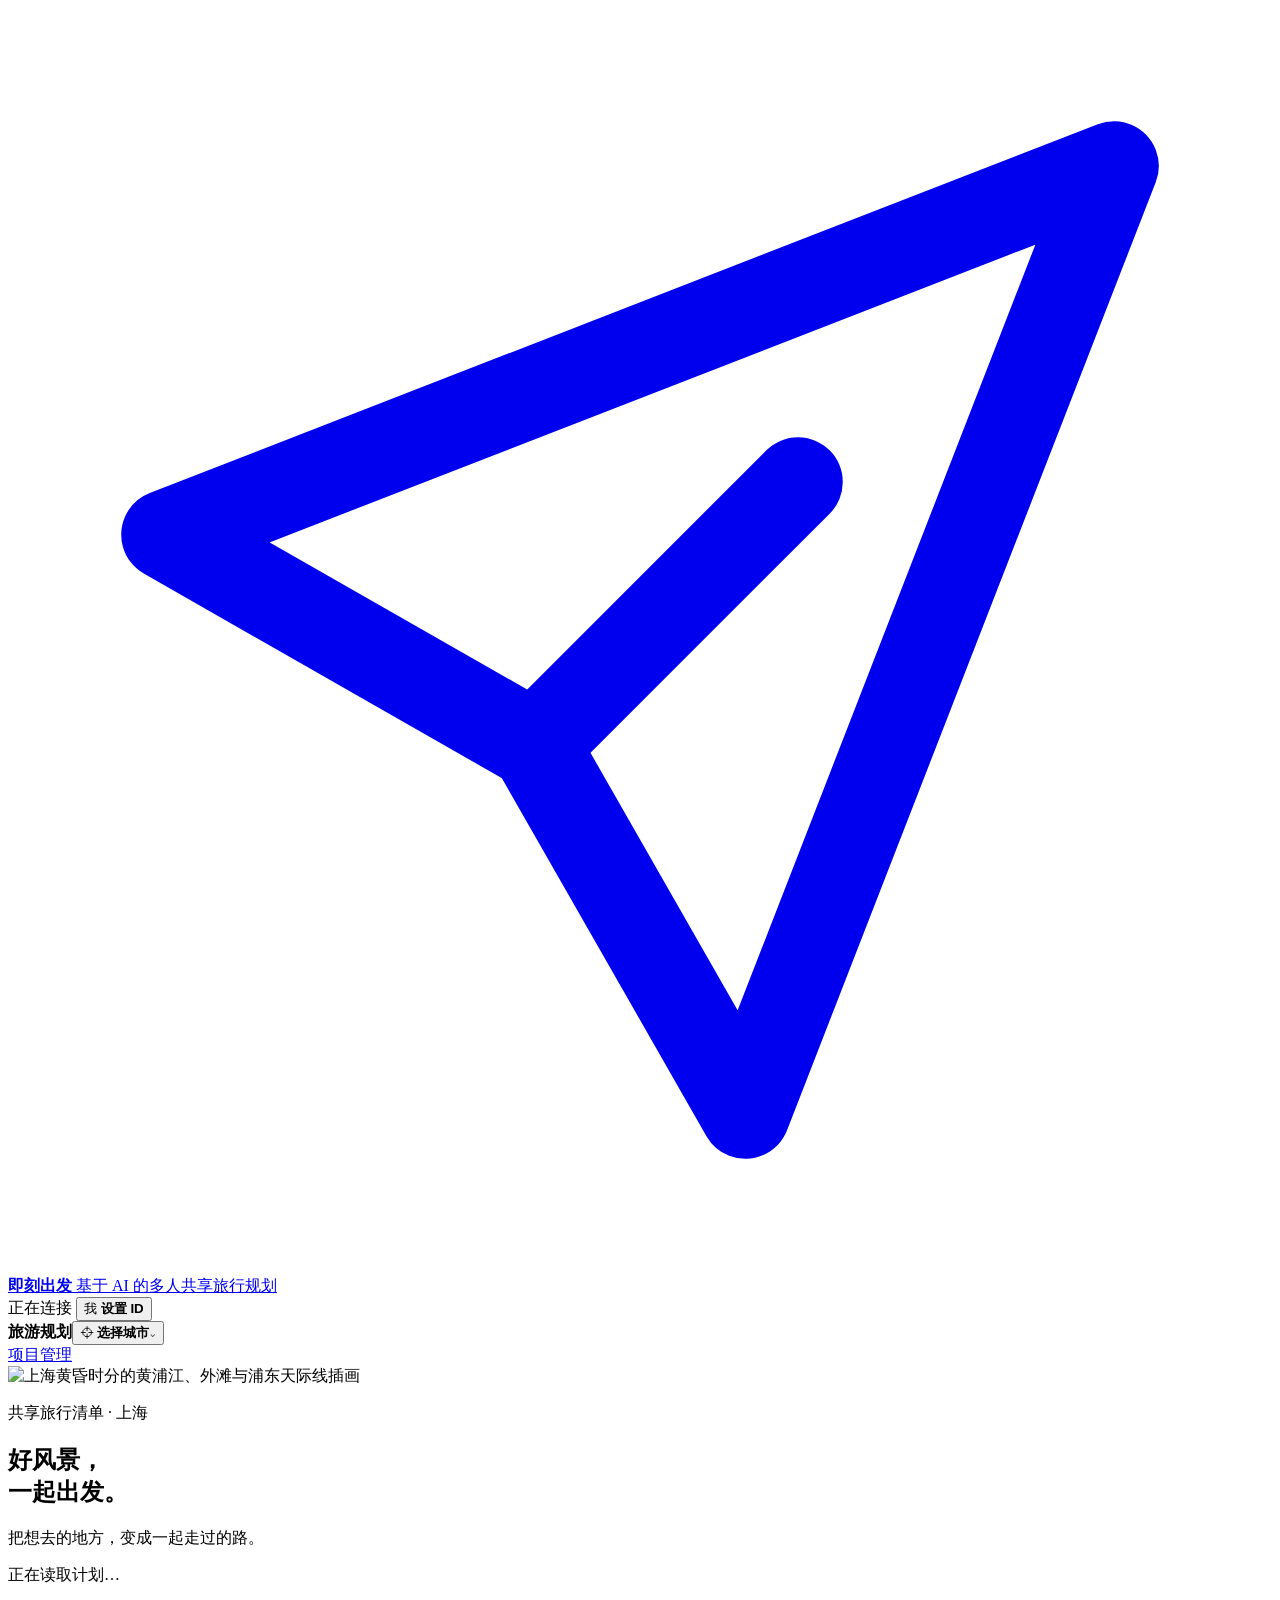
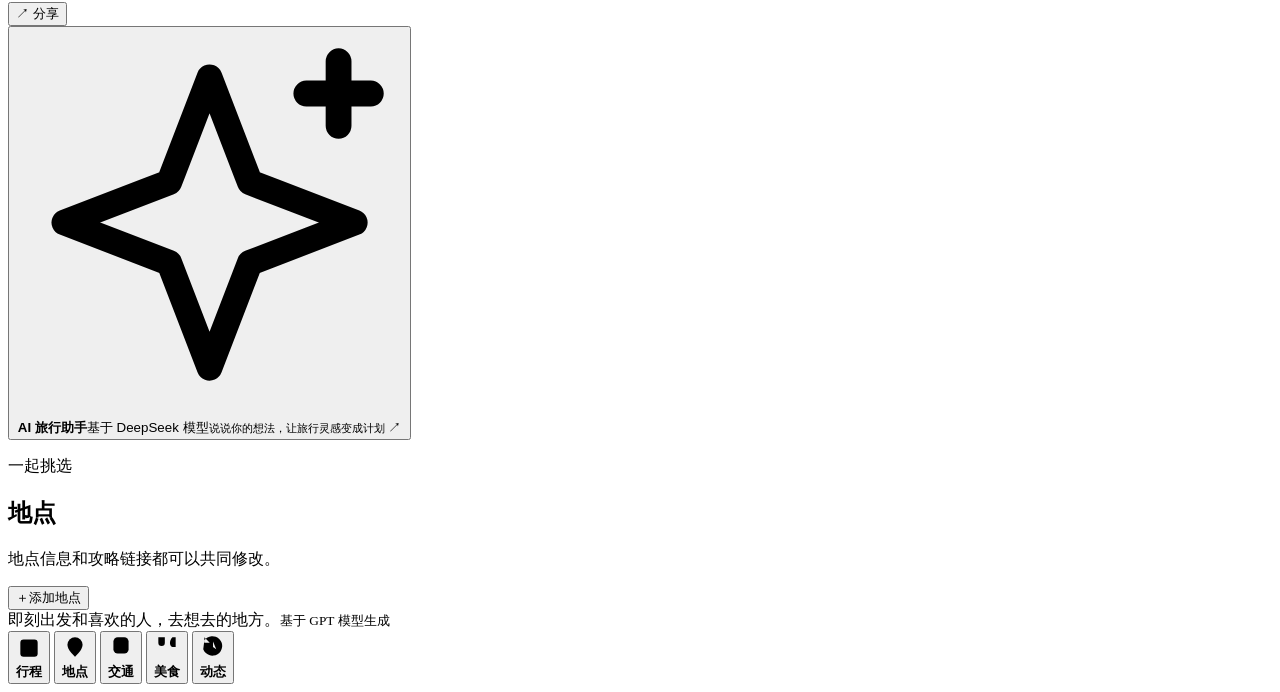
==== public/index.html @ 6ca8401f "Remove AI planning quotas and enable project entry by code" ====
<!doctype html>
<html lang="zh-CN">
  <head>
    <meta charset="utf-8" />
    <meta name="viewport" content="width=device-width, initial-scale=1, viewport-fit=cover" />
    <meta name="theme-color" content="#f7f7f2" />
    <meta
      name="description"
      content="即刻出发：基于 AI 的多人共享旅行规划，和同行者一起整理每日行程、地点、交通和本地美食。"
    />
    <title>即刻出发 · 基于 AI 的多人共享旅行规划</title>
    <link rel="stylesheet" href="/styles.css" />
    <link rel="stylesheet" href="/ui-enhancements.css" />
    <link rel="stylesheet" href="/batch-selection.css" />
    <link rel="stylesheet" href="/departure.css" />
    <link rel="stylesheet" href="/project-cities.css" />
    <script src="/project-scope.js" defer></script>
    <script src="/place-taxonomy.js" defer></script>
    <script src="/type-filter.js" defer></script>
    <script src="/batch-selection.js" defer></script>
    <script src="/external-links.js" defer></script>
    <script src="/ui-enhancements.js" defer></script>
    <script src="/editor-ai.js" defer></script>
    <script src="/itinerary-export.js" defer></script>
    <script src="/travel-guidance.js" defer></script>
    <script src="/project-cities.js" defer></script>
    <script src="/project-city-editor.js" defer></script>
    <script src="/app.js" defer></script>
  </head>
  <body class="is-booting">
    <div class="app-shell">
      <header class="topbar">
        <a class="brand" href="#itinerary" aria-label="返回行程规划">
          <span class="brand-mark" aria-hidden="true"><svg viewBox="0 0 24 24" fill="none" stroke="currentColor" stroke-width="1.7" stroke-linecap="round" stroke-linejoin="round"><path d="m21 3-7 18-4-7-7-4 18-7Z"/><path d="m10 14 5-5"/></svg></span>
          <span class="brand-copy">
            <strong>即刻出发</strong>
            <span class="site-subtitle">基于 AI 的多人共享旅行规划</span>
          </span>
        </a>
        <div class="topbar-actions">
          <span id="sync-status" role="status" aria-live="polite"><i></i><span id="sync-label">正在连接</span></span>
          <button class="identity-button" id="identity-button" type="button" aria-label="查看或切换用户 ID">
          <span aria-hidden="true">我</span>
          <b id="identity-label">设置 ID</b>
          </button>
        </div>
      </header>

      <main>
        <div class="project-toolbar">
          <div><strong id="project-name">旅游规划</strong><button id="city-select" class="city-switch" type="button" aria-haspopup="dialog"><span aria-hidden="true">⌖</span> <b id="city-current-name">选择城市</b><span aria-hidden="true">⌄</span></button></div>
          <a href="/admin.html" data-project-path="/admin.html">项目管理</a>
        </div>
        <section class="trip-cover" aria-labelledby="page-title">
          <img
            src="/assets/shanghai-sunset.jpg"
            alt="上海黄昏时分的黄浦江、外滩与浦东天际线插画"
            width="1600"
            height="900"
          />
          <div class="trip-cover-shade" aria-hidden="true"></div>
          <div class="trip-cover-content">
            <div>
              <p class="eyebrow">共享旅行清单 · 上海</p>
              <h1 id="page-title">好风景，<br />一起出发。</h1>
              <p class="trip-cover-note">把想去的地方，变成一起走过的路。</p>
              <p class="trip-stats" id="trip-stats">正在读取计划…</p>
            </div>
            <button class="share-button" id="share-button" type="button">
              <span aria-hidden="true">↗</span> 分享
            </button>
          </div>
        </section>

        <section class="project-cities" id="project-cities" aria-labelledby="project-cities-title" hidden>
          <div class="project-cities-heading"><h2 id="project-cities-title">本项目的旅行城市</h2><span id="project-cities-count"></span></div>
          <div class="project-city-list" id="project-city-list" role="group" aria-label="切换已规划城市"></div>
          <p class="project-cities-empty" id="project-cities-empty"></p>
          <button class="city-conflict-open" id="city-conflict-open" type="button" aria-haspopup="dialog" hidden></button>
        </section>

        <button class="ai-launch" id="ai-open" type="button" aria-haspopup="dialog">
          <span class="ai-symbol" aria-hidden="true"><svg viewBox="0 0 24 24" fill="none" stroke="currentColor" stroke-width="1.6" stroke-linecap="round" stroke-linejoin="round"><path d="m12 3 2.5 6.5L21 12l-6.5 2.5L12 21l-2.5-6.5L3 12l6.5-2.5L12 3Z"/><path d="M20 2v4m-2-2h4"/></svg></span>
          <span class="ai-launch-copy"><span class="ai-launch-title"><strong>AI 旅行助手</strong><span class="ai-model-credit">基于 DeepSeek 模型</span></span><small>说说你的想法，让旅行灵感变成计划</small></span>
          <span class="ai-launch-arrow" aria-hidden="true">↗</span>
        </button>

        <section class="workspace">
          <div class="section-heading">
            <div>
              <p class="section-kicker" id="section-kicker">一起挑选</p>
              <h2 id="section-title">地点</h2>
              <p id="section-description">地点信息和攻略链接都可以共同修改。</p>
            </div>
            <div class="section-actions">
              <button class="secondary-button" id="export-open" type="button" hidden>导出行程</button>
              <button class="secondary-button ai-replan-all" id="ai-replan-all" type="button" hidden>AI 重新规划全部行程</button>
              <button class="secondary-button batch-open" id="batch-open" type="button" hidden>批量删除</button>
              <button class="add-button" id="add-button" type="button">
                <span aria-hidden="true">＋</span><span>添加地点</span>
              </button>
            </div>
          </div>

          <section class="type-filter" id="type-filter" aria-label="按行程状态、分类和标签筛选" hidden>
            <div class="type-filter-heading"><strong>分类与标签</strong><span id="type-filter-count" role="status" aria-live="polite"></span></div>
            <div id="itinerary-filter" class="itinerary-filter" hidden><strong>行程状态</strong><div id="itinerary-filter-options" class="type-filter-options" role="group" aria-label="按是否已排行程筛选地点"></div></div>
            <div class="type-filter-options" id="type-filter-options" role="group" aria-label="选择地点或美食类型"></div>
            <div class="tag-filter-heading">
              <label for="tag-filter-search">标签 <small id="tag-filter-hint">可多选</small></label>
              <button id="filter-reset" class="link-button" type="button">清空筛选</button>
            </div>
            <input id="tag-filter-search" class="tag-filter-search" type="search" placeholder="搜索标签" aria-label="搜索可选标签" />
            <div id="tag-filter-mode" class="tag-filter-mode" role="group" aria-label="多个标签的匹配方式"></div>
            <div id="tag-filter-options" class="tag-filter-options" role="group" aria-label="选择标签"></div>
            <p id="tag-filter-empty" class="tag-filter-empty" hidden>暂无标签，可在编辑时添加或使用 AI 补充。</p>
          </section>

          <section class="batch-toolbar" id="batch-toolbar" aria-label="批量选择内容" hidden>
            <div class="batch-toolbar-copy"><strong id="batch-count" role="status" aria-live="polite">已选 0 项</strong><span>只从当前项目移除，保留全局缓存</span></div>
            <div class="batch-toolbar-actions">
              <button class="secondary-button" id="batch-select-all" type="button">全选当前分类</button>
              <button class="text-button" id="batch-cancel" type="button">取消</button>
              <button class="danger-solid-button" id="batch-delete" type="button" disabled>删除所选</button>
            </div>
          </section>

          <p id="cache-notice" class="cache-notice" role="status" hidden></p>
          <button id="guidance-add" class="link-button guidance-add" type="button" hidden>＋ 添加出行提示</button>
          <section class="travel-guidance" id="travel-guidance" aria-labelledby="travel-guidance-title" hidden>
            <div class="travel-guidance-heading"><span class="travel-guidance-icon" aria-hidden="true">!</span><div><h3 id="travel-guidance-title">出行提示</h3><p>针对当前城市的整个行程 · 可编辑或删除 · 随行程导出</p></div></div>
            <div id="travel-guidance-groups"></div>
          </section>
          <div class="cards" id="cards" aria-busy="true">
            <article class="skeleton-card"><i></i><i></i><i></i></article>
            <article class="skeleton-card"><i></i><i></i><i></i></article>
          </div>

          <section class="activity-panel" id="activity-panel" hidden>
            <div class="activity-intro">
              <span class="activity-icon" aria-hidden="true">↻</span>
              <div>
                <h3>最近修改</h3>
                <p>每次新增、编辑和删除都会留下署名。</p>
              </div>
            </div>
            <ol class="activity-list" id="activity-list"></ol>
          </section>
        </section>
      </main>

      <footer class="site-footer"><span class="footer-brand">即刻出发</span><span>和喜欢的人，去想去的地方。</span><small>基于 GPT 模型生成</small></footer>

      <nav class="bottom-nav" aria-label="旅行计划分类">
        <button class="nav-item" type="button" data-tab="itinerary">
          <span aria-hidden="true"><svg viewBox="0 0 24 24"><rect x="4" y="5" width="16" height="16" rx="3"/><path d="M8 3v4m8-4v4M4 11h16m-12 4h3m-3 3h6"/></svg></span><b>行程</b>
        </button>
        <button class="nav-item is-active" type="button" data-tab="attraction" aria-current="page">
          <span aria-hidden="true"><svg viewBox="0 0 24 24"><path d="M19 10c0 5-7 11-7 11S5 15 5 10a7 7 0 1 1 14 0Z"/><circle cx="12" cy="10" r="2.5"/></svg></span><b>地点</b>
        </button>
        <button class="nav-item" type="button" data-tab="transit">
          <span aria-hidden="true"><svg viewBox="0 0 24 24"><rect x="5" y="3" width="14" height="15" rx="4"/><path d="M5 11h14m-9-8v8m-3 7-2 3m12-3 2 3M8 15h1m6 0h1"/></svg></span><b>交通</b>
        </button>
        <button class="nav-item" type="button" data-tab="food">
          <span aria-hidden="true"><svg viewBox="0 0 24 24"><path d="M4 3v5a3 3 0 0 0 6 0V3M7 3v18M17 3c-3 3-3 8 0 9h3V3h-3Zm3 9v9"/></svg></span><b>美食</b>
        </button>
        <button class="nav-item" type="button" data-tab="activity">
          <span aria-hidden="true"><svg viewBox="0 0 24 24"><path d="M4 6a9 9 0 1 1-1 8M4 3v5h5m3-1v5l3 2"/></svg></span><b>动态</b>
        </button>
      </nav>
    </div>

    <dialog
      class="project-gate"
      id="project-dialog"
      aria-labelledby="project-title"
      aria-describedby="project-description"
    >
      <form id="project-form">
        <div class="gate-mark" aria-hidden="true"><svg viewBox="0 0 24 24" fill="none" stroke="currentColor" stroke-width="1.7" stroke-linecap="round" stroke-linejoin="round"><path d="m21 3-7 18-4-7-7-4 18-7Z"/><path d="m10 14 5-5"/></svg></div>
        <p class="eyebrow dark">即刻出发</p>
        <p class="dialog-lead">基于 AI 的多人共享旅行规划</p>
        <h1 id="project-title">输入项目口令</h1>
        <p class="dialog-lead" id="project-description">
          在主页输入口令即可进入对应项目。口令通过后，再选择你的编辑署名。
        </p>
        <label class="field">
          <span>项目口令</span>
          <input
            id="project-code-input"
            name="project_code"
            type="password"
            maxlength="200"
            autocomplete="current-password"
            placeholder="向项目创建者索取"
            required
          />
        </label>
        <p class="form-error" id="project-error" role="alert"></p>
        <button class="primary-button" type="submit">进入项目</button>
        <p class="privacy-note">项目口令只用于验证访问权限，不会显示在页面内容中。</p>
        <a href="/admin.html" data-project-path="/admin.html">管理员入口</a>
      </form>
    </dialog>

    <dialog
      class="sheet identity-sheet"
      id="identity-dialog"
      aria-labelledby="identity-title"
      aria-describedby="identity-description"
    >
      <div class="sheet-handle" aria-hidden="true"></div>
      <form id="identity-form">
        <div class="identity-symbol" aria-hidden="true">同行</div>
        <p class="eyebrow dark">项目内身份</p>
        <h2 id="identity-title">选择你的用户 ID</h2>
        <p class="dialog-lead" id="identity-description">ID 只用于编辑署名，不需要用户密码。</p>
        <section class="known-users" id="known-users-section" aria-labelledby="known-users-title" hidden>
          <div class="known-users-heading">
            <h3 id="known-users-title">已有用户</h3>
            <span id="known-users-count"></span>
          </div>
          <div class="user-choice-list" id="user-choice-list"></div>
        </section>
        <div class="identity-divider" id="identity-divider" hidden><span>或者</span></div>
        <label class="field">
          <span>使用或创建一个 ID</span>
          <input
            id="user-id-input"
            name="user_id"
            maxlength="20"
            minlength="2"
            placeholder="例如：xiaoyu-01"
            autocomplete="username"
            required
          />
          <small>2–20 位中文、字母、数字、点、横线或下划线</small>
        </label>
        <p class="form-error" id="identity-error" role="alert"></p>
        <button class="primary-button" type="submit">使用这个 ID</button>
        <button class="text-button" id="identity-cancel" type="button" hidden>暂不切换</button>
        <button class="text-button is-danger" id="project-lock-button" type="button">退出这个项目</button>
        <p class="privacy-note">同一项目内的同行者都能切换到已有 ID，请不要把项目口令发给无关人员。</p>
      </form>
    </dialog>

    <dialog
      class="sheet edit-sheet"
      id="edit-dialog"
      aria-labelledby="edit-title"
      aria-describedby="edit-kicker edit-error"
    >
      <div class="sheet-handle" aria-hidden="true"></div>
      <form id="edit-form">
        <div class="dialog-header">
          <div>
            <p class="section-kicker" id="edit-kicker">编辑内容</p>
            <h2 id="edit-title">编辑地点</h2>
          </div>
          <button class="icon-button" id="edit-close" type="button" aria-label="关闭编辑窗口">×</button>
        </div>
        <section class="editor-ai" id="editor-ai" aria-labelledby="editor-ai-title" hidden>
          <div class="editor-ai-heading">
            <strong id="editor-ai-title">AI 助手</strong>
            <button class="secondary-button" id="editor-ai-fill" type="button">AI 补充基本信息</button>
          </div>
          <p class="editor-ai-help" id="editor-ai-help">先填写名称，AI 会补充空白的分类、标签和基本信息，特色菜肴还会补充具体菜系。已有内容和链接会保留。地点还可按明确对应的官方名录修正名称。补充后请核对，再点击保存。</p>
          <details class="editor-ai-settings">
            <summary>模型设置</summary>
            <label class="field" for="editor-ai-model">
              <span>DeepSeek 模型 ID</span>
              <input id="editor-ai-model" type="text" maxlength="200" autocomplete="off" spellcheck="false" aria-describedby="editor-ai-model-help" />
              <small id="editor-ai-model-help">默认使用当前配置的模型，可手动修改；留空使用默认模型。</small>
            </label>
          </details>
          <p class="ai-status" id="editor-ai-status" role="status" aria-live="polite"></p>
          <p class="form-error" id="editor-ai-error" role="alert"></p>
          <ul class="ai-notices" id="editor-ai-notices" hidden></ul>
        </section>
        <div class="edit-fields" id="edit-fields"></div>
        <section class="conflict-panel" id="edit-conflict" role="alert" hidden>
          <h3>发现同时编辑</h3>
          <p>别人已先保存。你的表单内容仍然保留，请先查看对方改动，再决定如何处理。</p>
          <ul id="conflict-details"></ul>
          <div class="conflict-actions">
            <button class="secondary-button" id="conflict-load" type="button">载入最新内容</button>
            <button class="danger-button" id="conflict-overwrite" type="button">保留并准备覆盖</button>
          </div>
        </section>
        <p class="form-error" id="edit-error" role="alert"></p>
        <div class="dialog-actions">
          <button class="danger-button" id="delete-button" type="button">删除</button>
          <button class="secondary-button" id="edit-return" type="button" hidden>返回</button>
          <button class="primary-button" id="save-button" type="submit">保存修改</button>
        </div>
      </form>
    </dialog>

    <dialog
      class="confirm-dialog"
      id="confirm-dialog"
      aria-labelledby="confirm-title"
      aria-describedby="confirm-message"
    >
      <form>
        <span class="warning-mark" aria-hidden="true">!</span>
        <h2 id="confirm-title">确认删除？</h2>
        <p id="confirm-message">删除后，其他人也会看不到这条内容。</p>
        <div class="confirm-actions">
          <button class="secondary-button" id="confirm-cancel" type="button">取消</button>
          <button class="danger-solid-button" id="confirm-delete" type="button">确认删除</button>
        </div>
      </form>
    </dialog>

    <dialog class="confirm-dialog batch-confirm-dialog" id="batch-confirm-dialog" aria-labelledby="batch-confirm-title" aria-describedby="batch-confirm-message batch-confirm-scope batch-confirm-error">
      <form>
        <span class="warning-mark" aria-hidden="true">!</span>
        <h2 id="batch-confirm-title">批量删除？</h2>
        <p id="batch-confirm-message"></p>
        <p id="batch-confirm-scope">只从当前项目移除，不影响其他项目和全局缓存。同一项目的同行者也会看到这次删除。</p>
        <p class="form-error" id="batch-confirm-error" role="alert"></p>
        <div class="confirm-actions">
          <button class="secondary-button" id="batch-confirm-cancel" type="button">取消</button>
          <button class="secondary-button" id="batch-confirm-refresh" type="button" hidden>刷新并核对</button>
          <button class="danger-solid-button" id="batch-confirm-delete" type="button">确认删除</button>
        </div>
      </form>
    </dialog>

    <dialog class="sheet city-sheet" id="city-dialog" aria-labelledby="city-title">
      <div class="sheet-content">
        <div class="dialog-header"><div><p class="section-kicker">下一站，去哪里</p><h2 id="city-title">选择城市</h2></div><button class="icon-button" id="city-close" type="button" aria-label="关闭城市选择">×</button></div>
        <label class="field city-search-field"><span>搜索城市</span><input id="city-search" type="search" placeholder="中文、拼音或首字母，例如：成都 / cd" autocomplete="off" aria-controls="city-results" /></label>
        <p id="city-result-count" class="muted" role="status" aria-live="polite"></p>
        <div id="city-results" class="city-results"></div>
        <form id="city-add-form" class="city-add-form">
          <label class="field"><span>没找到？手动添加城市</span><input id="city-add-input" name="name" maxlength="30" required placeholder="输入完整城市名，例如：安吉" autocomplete="off" /></label>
          <button class="secondary-button" type="submit">＋ 添加并前往</button>
          <p id="city-add-error" class="form-error" role="alert"></p>
        </form>
      </div>
    </dialog>

    <dialog class="metro-dialog" id="metro-dialog" aria-labelledby="metro-title" aria-describedby="metro-help">
      <div class="metro-header"><div><h2 id="metro-title">轨道交通线路图</h2><p id="metro-help">滚轮或双指缩放 · 拖动查看 · 双击放大</p></div><button class="icon-button" id="metro-close" type="button" aria-label="关闭线路图">×</button></div>
      <div class="metro-stage" id="metro-stage" tabindex="0" aria-label="可缩放线路图，使用加减键缩放、方向键移动、数字0复位"><img id="metro-full-image" alt="轨道交通高清线路图" draggable="false" /><span class="metro-loading" id="metro-loading" role="status">正在加载高清线路图…</span></div>
      <div class="metro-controls"><button id="metro-minus" class="secondary-button" type="button" aria-label="缩小线路图">−</button><output id="metro-scale" aria-label="线路图缩放比例">100%</output><button id="metro-plus" class="secondary-button" type="button" aria-label="放大线路图">＋</button><button id="metro-reset" class="secondary-button" type="button">适应窗口</button></div>
    </dialog>

    <dialog class="sheet guidance-sheet" id="guidance-dialog" aria-labelledby="guidance-title">
      <form id="guidance-form">
        <div class="dialog-header"><h2 id="guidance-title">编辑出行提示</h2><button class="icon-button" id="guidance-close" type="button" aria-label="关闭出行提示编辑">×</button></div>
        <p class="dialog-lead" id="guidance-city"></p>
        <label class="field"><span>城市出行建议</span><textarea id="guidance-notices" maxlength="6012" rows="8" placeholder="每行一条，例如这个城市的交通、预约、路线或当地习惯。最多 12 条，每条不超过 500 字。"></textarea></label>
        <p class="privacy-note">保存后由同行者共同维护，后续 AI 规划不会覆盖你的修改。删除仅移除提示，旅行内容会保留。</p>
        <p class="form-error" id="guidance-error" role="alert"></p>
        <button class="secondary-button" id="guidance-reload" type="button" hidden>载入最新版</button>
        <div class="guidance-editor-actions"><button class="danger-button" id="guidance-delete" type="button">删除提示</button><button class="primary-button" id="guidance-save" type="submit">保存提示</button></div>
      </form>
    </dialog>

    <dialog class="sheet ai-sheet" id="ai-dialog" aria-labelledby="ai-title">
      <div class="sheet-content">
        <div class="dialog-header"><div><p class="section-kicker">给灵感一个出发点</p><h2 id="ai-title">AI 旅行助手</h2></div><button class="icon-button" id="ai-close" type="button" aria-label="关闭 AI 旅行助手">×</button></div>
        <p class="ai-city-line">本次目的地 <strong id="ai-city-name"></strong><span id="ai-model" class="muted"></span><button id="ai-target-change" class="link-button" type="button" hidden>为当前城市新建计划</button></p>
        <div class="ai-task-controls">
          <label class="field"><span>本机任务记录</span><select id="ai-task-select" aria-label="切换 AI 任务"><option value="">新任务</option></select></label>
          <button id="ai-new-task" class="secondary-button" type="button">新建任务</button>
        </div>
        <form id="ai-form">
          <label class="field"><span>DeepSeek 模型 ID</span><input id="ai-model-input" name="model" type="text" maxlength="200" required autocomplete="off" spellcheck="false" aria-describedby="ai-model-hint" /><small id="ai-model-hint">默认使用当前配置的模型，可手动填写其他模型 ID。本次生成使用这里填写的模型。</small></label>
          <div class="ai-field-grid">
            <label class="field"><span>规划方式</span><select name="planning_mode" id="ai-planning-mode"><option value="append">补充内容</option><option value="replace_all">重新规划全部行程</option><option value="replace_day">重新规划某一天</option></select></label>
            <label class="field" id="ai-target-date-field" hidden><span>重新规划的日期</span><input name="target_date" id="ai-target-date" type="date" /></label>
          </div>
          <p class="ai-replan-scope" id="ai-replan-scope" role="note" hidden></p>
          <p class="ai-replan-range-note" id="ai-replan-range-note" hidden></p>
          <fieldset class="ai-kinds"><legend>想生成什么</legend><label><input type="checkbox" name="kinds" value="attraction" checked /> 地点</label><label><input type="checkbox" name="kinds" value="food" checked /> 美食</label><label><input type="checkbox" name="kinds" value="itinerary" checked /> 行程</label></fieldset>
          <p id="ai-content-only-note" class="ai-guidance" role="status" aria-live="polite" hidden>仅补充地点或美食时，无需专门设置下方的出发日期、旅行天数、人数、预算和节奏，保留默认值即可。可在“兴趣偏好”和“补充要求”中说明想要的推荐；勾选“行程”后，再按实际出行情况填写这些参数。</p>
          <p class="ai-guidance">AI 会参考当前城市的已有地点及行程安排，区分已安排和未安排的地点，减少重复推荐。行程中的游览地点会与地点清单同步关联。</p>
          <div class="ai-templates" aria-label="常用旅行模板"><button type="button" data-ai-template="classic">经典三日游</button><button type="button" data-ai-template="family">亲子轻松游</button><button type="button" data-ai-template="food">本地美食</button><button type="button" data-ai-template="extra">补充新灵感</button></div>
          <div class="ai-field-grid">
            <label class="field"><span>出发日期</span><input name="start_date" id="ai-start-date" type="date" required /></label>
            <label class="field"><span>旅行天数</span><input name="days" type="number" min="1" step="1" value="3" required /></label>
            <label class="field"><span>出行人数（含自己）</span><input name="people" type="number" min="1" max="20" step="1" value="1" required aria-describedby="ai-people-hint" /><small id="ai-people-hint">独自出行填 1。</small></label>
            <label class="field"><span>人均预算（元）</span><input name="budget" type="number" min="0" max="1000000" placeholder="选填，不含往返大交通" /></label>
            <label class="field"><span>旅行节奏</span><select name="pace"><option value="relaxed">轻松慢游</option><option value="balanced" selected>适中安排</option><option value="packed">充实紧凑</option></select></label>
            <label class="field"><span>兴趣偏好</span><input name="preferences" maxlength="300" placeholder="例如：博物馆、自然风光、咖啡" /></label>
          </div>
          <label class="field"><span>补充要求</span><textarea name="requirements" maxlength="1000" rows="3" placeholder="例如：带一位小朋友、少走路、不吃辣、避开已去过的地点…"></textarea></label>
          <p class="ai-guidance">生成后可先编辑、勾选，再加入共享清单。营业、预约和交通信息请在出发前核实。</p>
          <button id="ai-generate" class="primary-button" type="submit">✧ 生成旅行灵感</button>
        </form>
        <p class="ai-status" id="ai-status" role="status" aria-live="polite"></p>
        <p class="form-error" id="ai-error" role="alert"></p>
        <section id="ai-preview" hidden aria-label="AI 生成结果预览">
          <div class="ai-preview-heading"><h3>挑选你的旅行灵感</h3><button id="ai-select-all" class="link-button" type="button">全选可导入内容</button></div>
          <p class="ai-replan-scope" id="ai-preview-scope" role="note" hidden></p>
          <p class="ai-guidance" id="ai-attraction-sync-note" role="note" hidden>导入行程时，会关联已有地点，并将清单中缺少的游览地点自动加入。可展开“编辑详细内容”调整关联地点；路口、普通街道和路线等不会自动收录。</p>
          <aside id="ai-travel-guidance" class="travel-guidance" aria-labelledby="ai-guidance-title" hidden>
            <div class="travel-guidance-heading"><span class="travel-guidance-icon" aria-hidden="true">!</span><div><h3 id="ai-guidance-title">出行提示</h3><p>导入后更新当前城市的提示；已手动编辑或删除的提示会保留你的选择。</p></div></div>
            <ul id="ai-notices" class="ai-notices"></ul>
          </aside>
          <form id="ai-import-form"><div id="ai-preview-items"></div><div class="ai-import-footer"><p id="ai-selection-count"></p><div class="ai-import-actions"><button id="ai-import" class="primary-button" type="submit">加入当前城市清单</button><button id="ai-result-close" class="secondary-button" type="button">关闭</button></div></div></form>
        </section>
      </div>
    </dialog>

    <dialog class="confirm-dialog ai-import-error-dialog" id="ai-import-error-dialog" role="alertdialog" aria-labelledby="ai-import-error-title" aria-describedby="ai-import-error-message">
      <form method="dialog">
        <span class="warning-mark" aria-hidden="true">!</span>
        <h2 id="ai-import-error-title">导入失败</h2>
        <p id="ai-import-error-message"></p>
        <button class="primary-button" type="submit" autofocus>知道了</button>
      </form>
    </dialog>

    <dialog class="sheet export-sheet" id="export-dialog" aria-labelledby="export-title" aria-describedby="export-description">
      <div class="sheet-handle" aria-hidden="true"></div>
      <div class="sheet-content">
        <div class="dialog-header">
          <div><p class="section-kicker">本地查看</p><h2 id="export-title">导出行程</h2></div>
          <button class="icon-button" id="export-close" type="button" aria-label="关闭导出窗口">×</button>
        </div>
        <p class="dialog-lead" id="export-description">下载已保存的行程，离线查看或继续编辑。AI 规划结果请先确认导入。</p>
        <label class="field"><span>导出范围</span><select id="export-scope"><option value="city" id="export-city-option">当前城市</option><option value="all">当前项目的全部城市</option></select></label>
        <p class="export-note">包含日期、时间、城市、安排名称、类型、地点、备注、相关链接和已保存的出行提示。下载文件后，网页中的新修改需要重新导出。</p>
        <div class="export-options">
          <button class="secondary-button" id="export-word" type="button"><strong>下载 Word</strong><span>.docx · 按天阅读，适合打印</span></button>
          <button class="secondary-button" id="export-excel" type="button"><strong>下载 Excel</strong><span>.xlsx · 表格整理，方便筛选</span></button>
        </div>
        <p id="export-status" role="status" aria-live="polite"></p>
        <p class="form-error" id="export-error" role="alert"></p>
      </div>
    </dialog>

    <dialog class="sheet" id="city-plan-dialog" aria-labelledby="city-plan-title" aria-describedby="city-plan-description">
      <div class="sheet-handle" aria-hidden="true"></div>
      <form class="sheet-content" id="city-plan-form">
        <div class="dialog-header"><h2 id="city-plan-title">编辑城市</h2><button class="icon-button" id="city-plan-close" type="button" aria-label="关闭城市编辑">×</button></div>
        <p class="dialog-lead" id="city-plan-description"></p>
        <label class="field"><span>开始日期</span><input id="city-plan-start" type="date" min="0001-01-01" max="9999-12-31" required /></label>
        <p class="city-plan-preview" id="city-plan-preview" aria-live="polite"></p>
        <p class="form-error" id="city-plan-error" role="alert"></p>
        <button class="link-button" id="city-plan-reload" type="button" hidden>载入最新行程</button>
        <div class="city-plan-actions">
          <button class="danger-button" id="city-plan-remove" type="button">从项目行程中移除城市</button>
          <button class="primary-button" id="city-plan-save" type="submit">保存日期</button>
        </div>
        <section class="city-plan-delete-confirm" id="city-plan-delete-confirm" aria-labelledby="city-plan-delete-title" hidden>
          <h3 id="city-plan-delete-title">确认移除城市行程</h3>
          <p id="city-plan-delete-description"></p>
          <div class="city-plan-actions"><button class="secondary-button" id="city-plan-delete-cancel" type="button">取消</button><button class="danger-solid-button" id="city-plan-delete" type="button">确认移除全部行程</button></div>
        </section>
      </form>
    </dialog>

    <dialog class="sheet" id="city-conflict-dialog" aria-labelledby="city-conflict-title" aria-describedby="city-conflict-description">
      <div class="sheet-handle" aria-hidden="true"></div>
      <div class="sheet-content">
        <div class="dialog-header">
          <h2 id="city-conflict-title">多城市行程可能存在时间冲突</h2>
          <button class="icon-button" id="city-conflict-close" type="button" aria-label="关闭时间提醒">×</button>
        </div>
        <p class="dialog-lead" id="city-conflict-description">以下日期安排了多个城市，请核对时间并预留城际交通时间。当前仅记录开始时间，同日转场也会提醒；这不代表安排一定冲突。行程已保存，可直接保留，无需修改。</p>
        <div class="city-conflict-list" id="city-conflict-list"></div>
        <button class="primary-button city-conflict-keep" id="city-conflict-keep" type="button">知道了，保留安排</button>
      </div>
    </dialog>

    <div class="toast" id="toast" role="status" aria-live="polite" hidden></div>
    <noscript>这个页面需要启用 JavaScript 才能共同编辑旅行计划。</noscript>
  </body>
</html>
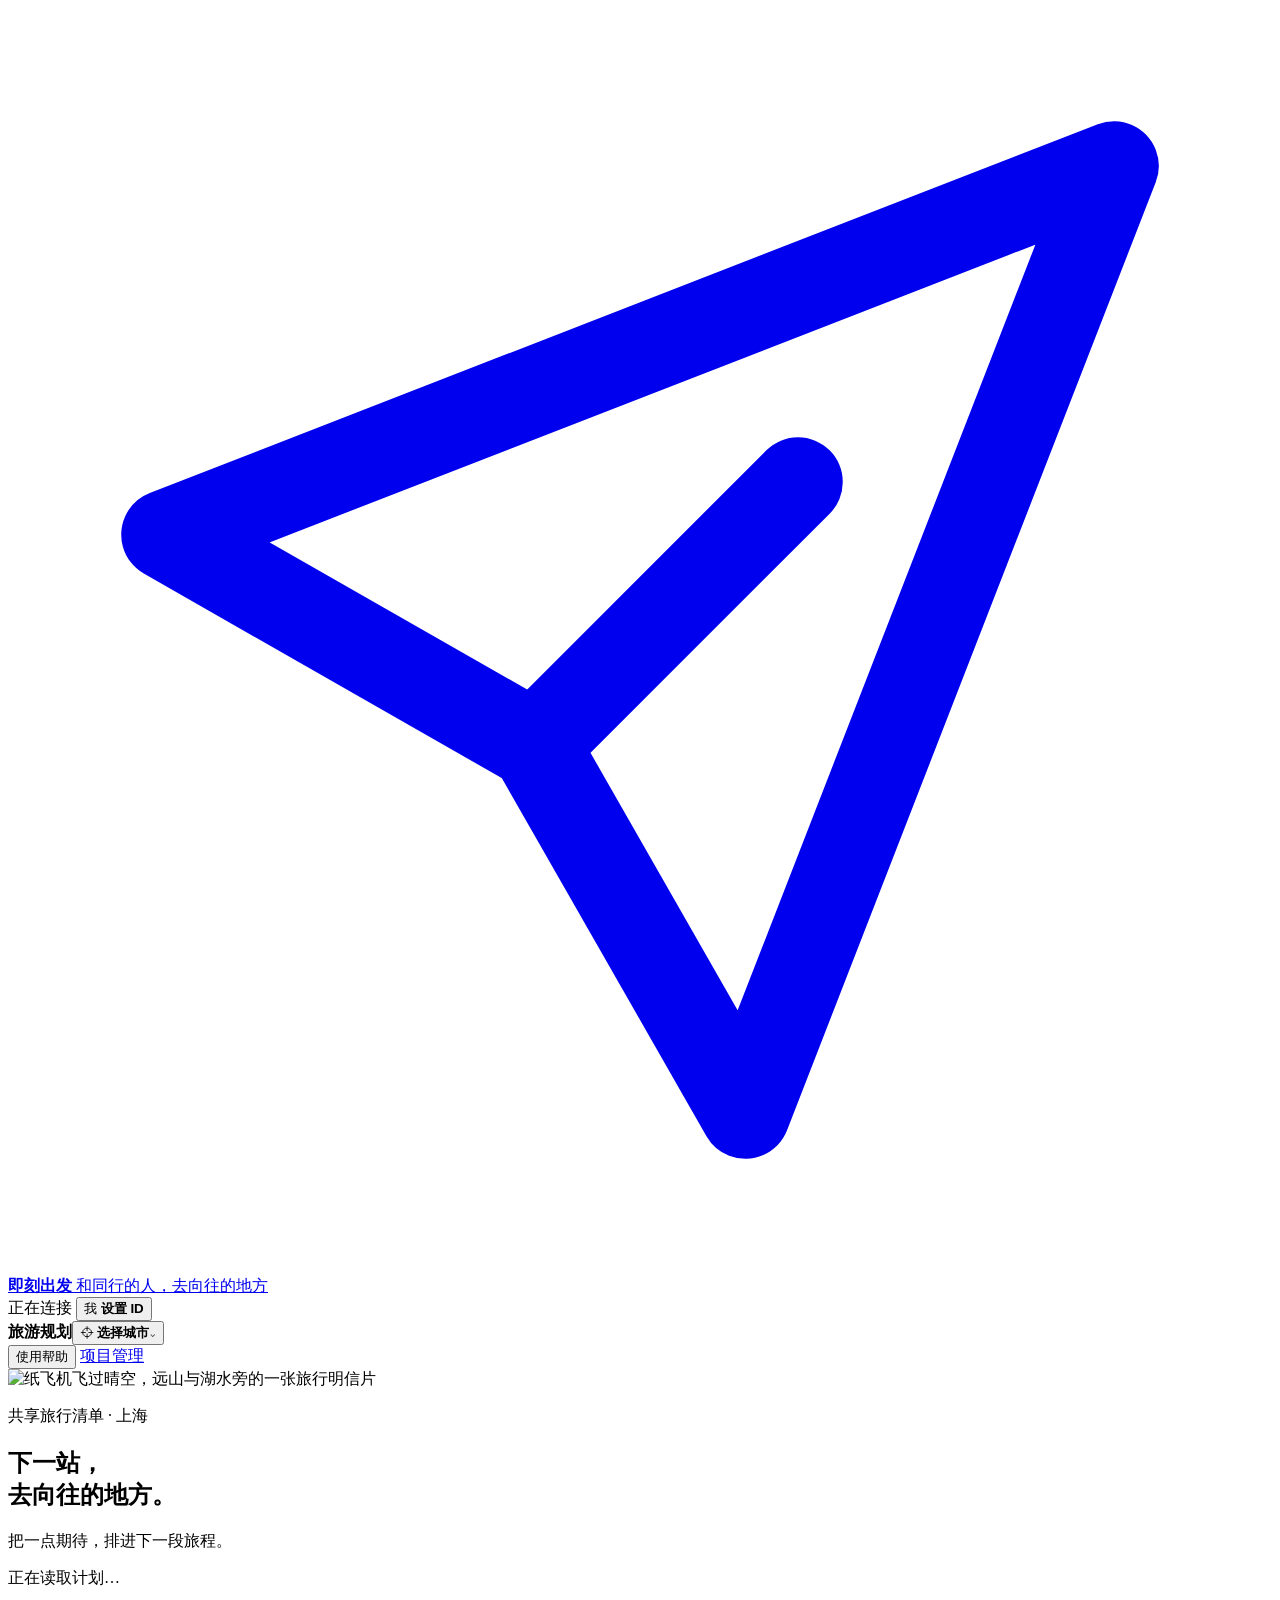
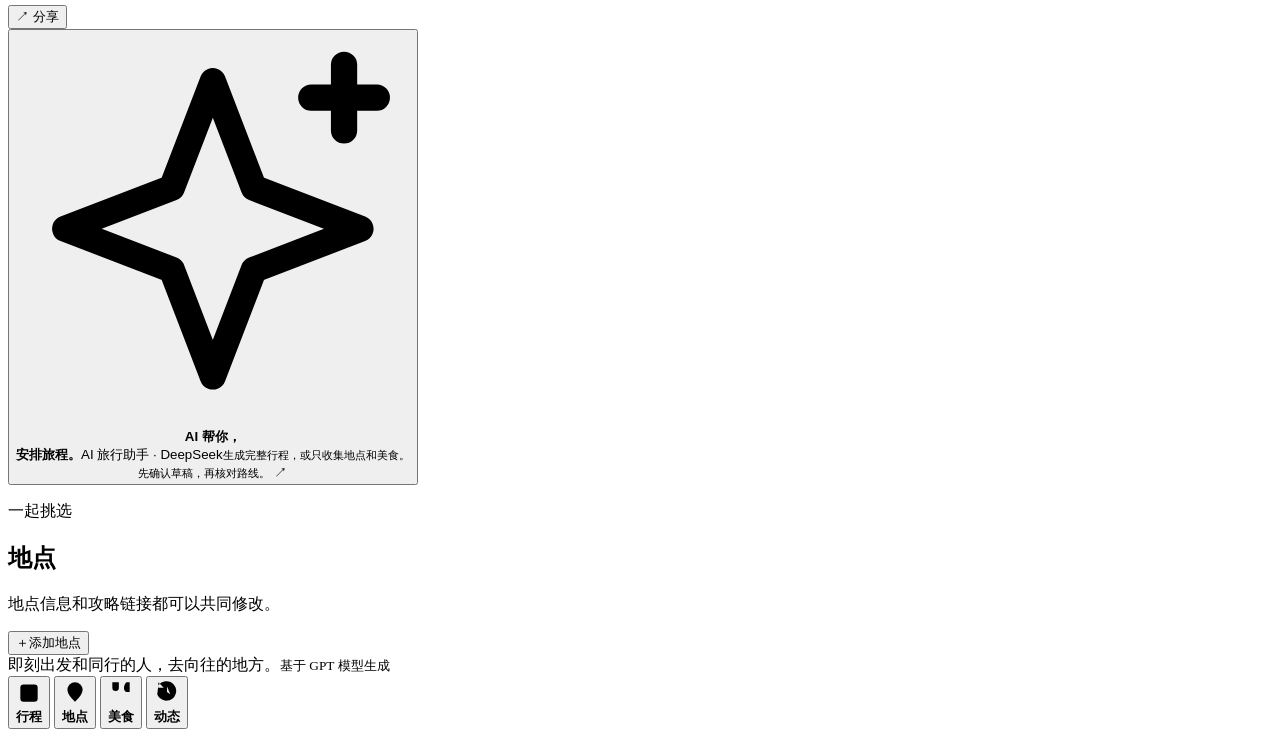
==== commit a2849e9c: "Add daily planning, AMap routing and nationwide city resources" ====
--- a/public/index.html
+++ b/public/index.html
@@ -3,7 +3,7 @@
   <head>
     <meta charset="utf-8" />
     <meta name="viewport" content="width=device-width, initial-scale=1, viewport-fit=cover" />
-    <meta name="theme-color" content="#f7f7f2" />
+    <meta name="theme-color" content="#f3f8fe" />
     <meta
       name="description"
       content="即刻出发：基于 AI 的多人共享旅行规划，和同行者一起整理每日行程、地点、交通和本地美食。"
@@ -14,6 +14,10 @@
     <link rel="stylesheet" href="/batch-selection.css" />
     <link rel="stylesheet" href="/departure.css" />
     <link rel="stylesheet" href="/project-cities.css" />
+    <link rel="stylesheet" href="/sky-theme.css" />
+    <link rel="stylesheet" href="/trip-maps.css" />
+    <link rel="stylesheet" href="/usage-help.css" />
+    <script src="/usage-help.js" defer></script>
     <script src="/project-scope.js" defer></script>
     <script src="/place-taxonomy.js" defer></script>
     <script src="/type-filter.js" defer></script>
@@ -25,7 +29,10 @@
     <script src="/travel-guidance.js" defer></script>
     <script src="/project-cities.js" defer></script>
     <script src="/project-city-editor.js" defer></script>
+    <link rel="stylesheet" href="/daily-plans.css" />
+    <script src="/daily-plans.js" defer></script>
     <script src="/app.js" defer></script>
+    <script src="/trip-maps.js" defer></script>
   </head>
   <body class="is-booting">
     <div class="app-shell">
@@ -34,7 +41,7 @@
           <span class="brand-mark" aria-hidden="true"><svg viewBox="0 0 24 24" fill="none" stroke="currentColor" stroke-width="1.7" stroke-linecap="round" stroke-linejoin="round"><path d="m21 3-7 18-4-7-7-4 18-7Z"/><path d="m10 14 5-5"/></svg></span>
           <span class="brand-copy">
             <strong>即刻出发</strong>
-            <span class="site-subtitle">基于 AI 的多人共享旅行规划</span>
+            <span class="site-subtitle">和同行的人，去向往的地方</span>
           </span>
         </a>
         <div class="topbar-actions">
@@ -48,22 +55,25 @@
 
       <main>
         <div class="project-toolbar">
-          <div><strong id="project-name">旅游规划</strong><button id="city-select" class="city-switch" type="button" aria-haspopup="dialog"><span aria-hidden="true">⌖</span> <b id="city-current-name">选择城市</b><span aria-hidden="true">⌄</span></button></div>
-          <a href="/admin.html" data-project-path="/admin.html">项目管理</a>
+          <div><strong id="project-name">旅游规划</strong><button id="city-select" class="city-switch" type="button" aria-haspopup="dialog"><span aria-hidden="true">⌖</span> <b id="city-current-name">选择城市</b><span aria-hidden="true">⌄</span></button><button id="city-metro-open" class="city-metro-entry" type="button" aria-haspopup="dialog" aria-controls="city-metro-dialog" hidden>轨道交通图</button></div>
+          <div class="help-toolbar-actions">
+            <button class="help-open" type="button" data-help-open aria-haspopup="dialog" aria-controls="usage-help-dialog">使用帮助</button>
+            <a href="/admin.html" data-project-path="/admin.html">项目管理</a>
+          </div>
         </div>
         <section class="trip-cover" aria-labelledby="page-title">
           <img
-            src="/assets/shanghai-sunset.jpg"
-            alt="上海黄昏时分的黄浦江、外滩与浦东天际线插画"
-            width="1600"
-            height="900"
+            src="/assets/sky-journey.svg"
+            alt="纸飞机飞过晴空，远山与湖水旁的一张旅行明信片"
+            width="1000"
+            height="580"
           />
           <div class="trip-cover-shade" aria-hidden="true"></div>
           <div class="trip-cover-content">
             <div>
               <p class="eyebrow">共享旅行清单 · 上海</p>
-              <h1 id="page-title">好风景，<br />一起出发。</h1>
-              <p class="trip-cover-note">把想去的地方，变成一起走过的路。</p>
+              <h1 id="page-title">下一站，<br />去向往的地方。</h1>
+              <p class="trip-cover-note">把一点期待，排进下一段旅程。</p>
               <p class="trip-stats" id="trip-stats">正在读取计划…</p>
             </div>
             <button class="share-button" id="share-button" type="button">
@@ -72,18 +82,18 @@
           </div>
         </section>
 
+        <button class="ai-launch" id="ai-open" type="button" aria-haspopup="dialog">
+          <span class="ai-symbol" aria-hidden="true"><svg viewBox="0 0 24 24" fill="none" stroke="currentColor" stroke-width="1.6" stroke-linecap="round" stroke-linejoin="round"><path d="m12 3 2.5 6.5L21 12l-6.5 2.5L12 21l-2.5-6.5L3 12l6.5-2.5L12 3Z"/><path d="M20 2v4m-2-2h4"/></svg></span>
+          <span class="ai-launch-copy"><span class="ai-launch-title"><strong>AI 帮你，<br class="ai-desktop-break" />安排旅程。</strong><span class="ai-model-credit">AI 旅行助手 · DeepSeek</span></span><small>生成完整行程，或只收集地点和美食。<br class="ai-desktop-break" />先确认草稿，再核对路线。</small></span>
+          <span class="ai-launch-arrow" aria-hidden="true">↗</span>
+        </button>
+
         <section class="project-cities" id="project-cities" aria-labelledby="project-cities-title" hidden>
-          <div class="project-cities-heading"><h2 id="project-cities-title">本项目的旅行城市</h2><span id="project-cities-count"></span></div>
+          <div class="project-cities-heading"><div><p class="sky-eyebrow">YOUR DESTINATIONS</p><h2 id="project-cities-title">本项目的旅行城市</h2></div><span id="project-cities-count"></span></div>
           <div class="project-city-list" id="project-city-list" role="group" aria-label="切换已规划城市"></div>
           <p class="project-cities-empty" id="project-cities-empty"></p>
           <button class="city-conflict-open" id="city-conflict-open" type="button" aria-haspopup="dialog" hidden></button>
         </section>
-
-        <button class="ai-launch" id="ai-open" type="button" aria-haspopup="dialog">
-          <span class="ai-symbol" aria-hidden="true"><svg viewBox="0 0 24 24" fill="none" stroke="currentColor" stroke-width="1.6" stroke-linecap="round" stroke-linejoin="round"><path d="m12 3 2.5 6.5L21 12l-6.5 2.5L12 21l-2.5-6.5L3 12l6.5-2.5L12 3Z"/><path d="M20 2v4m-2-2h4"/></svg></span>
-          <span class="ai-launch-copy"><span class="ai-launch-title"><strong>AI 旅行助手</strong><span class="ai-model-credit">基于 DeepSeek 模型</span></span><small>说说你的想法，让旅行灵感变成计划</small></span>
-          <span class="ai-launch-arrow" aria-hidden="true">↗</span>
-        </button>
 
         <section class="workspace">
           <div class="section-heading">
@@ -102,9 +112,10 @@
             </div>
           </div>
 
-          <section class="type-filter" id="type-filter" aria-label="按行程状态、分类和标签筛选" hidden>
-            <div class="type-filter-heading"><strong>分类与标签</strong><span id="type-filter-count" role="status" aria-live="polite"></span></div>
+          <section class="type-filter" id="type-filter" aria-label="按景区等级、行程状态、分类和标签筛选" hidden>
+            <div class="type-filter-heading"><strong>筛选</strong><span id="type-filter-count" role="status" aria-live="polite"></span></div>
             <div id="itinerary-filter" class="itinerary-filter" hidden><strong>行程状态</strong><div id="itinerary-filter-options" class="type-filter-options" role="group" aria-label="按是否已排行程筛选地点"></div></div>
+            <div id="scenic-rating-filter" class="itinerary-filter" hidden><strong>景区等级</strong><div id="scenic-rating-filter-options" class="type-filter-options" role="group" aria-label="按4A或5A景区等级筛选地点"></div></div>
             <div class="type-filter-options" id="type-filter-options" role="group" aria-label="选择地点或美食类型"></div>
             <div class="tag-filter-heading">
               <label for="tag-filter-search">标签 <small id="tag-filter-hint">可多选</small></label>
@@ -126,7 +137,11 @@
           </section>
 
           <p id="cache-notice" class="cache-notice" role="status" hidden></p>
-          <button id="guidance-add" class="link-button guidance-add" type="button" hidden>＋ 添加出行提示</button>
+          <div id="guidance-tools" class="guidance-actions" hidden>
+            <button id="guidance-generate" class="secondary-button" type="button">AI 生成行程提示</button>
+            <span class="guidance-source">当前城市行程规划完毕后，再生成出行提醒。</span>
+            <button id="guidance-add" class="link-button guidance-add" type="button" hidden>手动添加提示</button>
+          </div>
           <section class="travel-guidance" id="travel-guidance" aria-labelledby="travel-guidance-title" hidden>
             <div class="travel-guidance-heading"><span class="travel-guidance-icon" aria-hidden="true">!</span><div><h3 id="travel-guidance-title">出行提示</h3><p>针对当前城市的整个行程 · 可编辑或删除 · 随行程导出</p></div></div>
             <div id="travel-guidance-groups"></div>
@@ -149,7 +164,7 @@
         </section>
       </main>
 
-      <footer class="site-footer"><span class="footer-brand">即刻出发</span><span>和喜欢的人，去想去的地方。</span><small>基于 GPT 模型生成</small></footer>
+      <footer class="site-footer"><span class="footer-brand">即刻出发</span><span>和同行的人，去向往的地方。</span><small>基于 GPT 模型生成</small></footer>
 
       <nav class="bottom-nav" aria-label="旅行计划分类">
         <button class="nav-item" type="button" data-tab="itinerary">
@@ -157,9 +172,6 @@
         </button>
         <button class="nav-item is-active" type="button" data-tab="attraction" aria-current="page">
           <span aria-hidden="true"><svg viewBox="0 0 24 24"><path d="M19 10c0 5-7 11-7 11S5 15 5 10a7 7 0 1 1 14 0Z"/><circle cx="12" cy="10" r="2.5"/></svg></span><b>地点</b>
-        </button>
-        <button class="nav-item" type="button" data-tab="transit">
-          <span aria-hidden="true"><svg viewBox="0 0 24 24"><rect x="5" y="3" width="14" height="15" rx="4"/><path d="M5 11h14m-9-8v8m-3 7-2 3m12-3 2 3M8 15h1m6 0h1"/></svg></span><b>交通</b>
         </button>
         <button class="nav-item" type="button" data-tab="food">
           <span aria-hidden="true"><svg viewBox="0 0 24 24"><path d="M4 3v5a3 3 0 0 0 6 0V3M7 3v18M17 3c-3 3-3 8 0 9h3V3h-3Zm3 9v9"/></svg></span><b>美食</b>
@@ -198,9 +210,61 @@
         </label>
         <p class="form-error" id="project-error" role="alert"></p>
         <button class="primary-button" type="submit">进入项目</button>
+        <button class="help-open help-gate-open" type="button" data-help-open aria-haspopup="dialog" aria-controls="usage-help-dialog">第一次使用？查看操作说明</button>
         <p class="privacy-note">项目口令只用于验证访问权限，不会显示在页面内容中。</p>
         <a href="/admin.html" data-project-path="/admin.html">管理员入口</a>
       </form>
+    </dialog>
+
+    <dialog class="usage-help-dialog" id="usage-help-dialog" aria-labelledby="usage-help-title" aria-describedby="usage-help-intro">
+      <header class="usage-help-header">
+        <div><p class="usage-help-kicker">从这里开始</p><h2 id="usage-help-title">使用帮助</h2></div>
+        <button class="icon-button" type="button" data-help-close aria-label="关闭使用帮助" autofocus>×</button>
+      </header>
+      <div class="usage-help-content" tabindex="0" role="region" aria-label="操作说明，可上下滚动">
+        <p id="usage-help-intro">进入项目并选好城市后，可以让 AI 整体规划，也可以先收集地点、美食，再自己按天安排。两条流程最后都要确认具体路线。</p>
+        <ol class="help-quick-start">
+          <li><strong>输入口令，选择署名</strong><span>在主页输入项目口令即可进入对应项目，无需完整链接。随后选择已有用户 ID，或创建自己的 ID，用来标记你的修改。</span></li>
+          <li><strong>方式一：AI 整体规划</strong><span>选择“整体规划：地点＋美食＋行程”，填写日期和偏好，生成后核对、编辑并保存草稿。不必提前新增日期。</span></li>
+          <li><strong>方式二：自己按天安排</strong><span>选择“只收集地点和美食”，确认保存清单；再“新增一天”，从时段旁的“添加地点”选入多个地点，也可以自行填写活动。</span></li><li><strong>共同最后一步：规划路线</strong><span>每天点击“规划路线”，确认地图位置、出发地和返回地、交通方式及全天预算。不满意可在当天“更多”中选择“AI 重排这一天”，确认新草稿后重新核对路线。</span></li>
+        </ol>
+        <h3 class="help-section-title">按操作查看</h3>
+        <details class="help-topic">
+          <summary>如何进入项目、切换用户？</summary>
+          <p>向项目创建者索取口令，在主页输入后点击“进入项目”。每个项目有自己的口令和旅行内容。第一次使用时，选择已有用户 ID 或输入新的 ID；ID 是编辑署名，不需要单独设置密码。</p>
+          <p>进入后点击页面右上角的用户 ID 可以切换署名。如果口令失效，请向管理员确认最新口令；新建项目、修改口令或管理用户，请使用“项目管理”或登录页的“管理员入口”。</p>
+        </details>
+        <details class="help-topic">
+          <summary>如何选择城市、添加地点和美食？</summary>
+          <p>点击上方城市名称，输入中文、拼音、首字母或省份筛选。手机可上下滑动浏览；没有找到时，在列表底部输入完整城市名，点击“添加并前往”。</p>
+          <p>切换到“地点”或“美食”，点击添加按钮，填写名称、介绍等内容并保存。已有卡片可以编辑，分类和标签可以缩小列表范围；地点还可按4A、5A景区等级和是否已排行程筛选，多个条件同时生效。点击“清空筛选”恢复全部。内容保存到当前项目、当前城市。</p>
+        </details>
+        <details class="help-topic">
+          <summary>如何安排一天的行程？</summary>
+          <p>在“行程”中选择日期，点击“新增一天”。默认日期为已有行程的下一天，也可自行选择；空白日期会直接保存，已有日期不会重复添加。点击“确定当天行程”，再通过“选择地点”把清单里的地点加入当天，也可添加行程。</p>
+          <p>每个日期标题的“更多 → 删除这一天”会先显示确认提示。确认后会删除当前城市当天的全部安排（含备选）、每日设置和路线核算结果；地点、美食清单及其他日期保留。若当天内容已被同行者修改，请刷新核对后重新确认。</p>
+          <p>在“确定当天行程”中调整地点；展开“出发地、返回地与时间预算”可修改起终点和休息预算。停留时长和时段可在地点编辑中修改。同一时段可容纳多个地点，空时段保留，可拖入地点。暂时不确定的地点可转为备选；需要保留时段的安排可锁定。新 AI 行程会填入推荐停留时长，从地点清单添加时继承已有建议；旧行程可点击“AI 补全停留时长”，预览后应用。每个地点均可手动修改，已填写的时长不会被补全操作覆盖。</p>
+          <p>确认具体地点后，可以“核算全天”，或打开“地图与路线”查看。地点、顺序或每日设置变更后，请重新核算路线。</p>
+        </details>
+        <details class="help-topic">
+          <summary>如何使用 AI 旅行助手？</summary>
+          <p>点击主页的“AI 旅行助手”，选择需要的内容，填写日期、天数、节奏和偏好，然后生成建议。生成后先核对预览，编辑并勾选需要的内容，再确认导入；仅生成不会自动加入行程。</p>
+          <p>想小幅修改时，在“确定当天行程”中使用“AI 微调当天安排”；想重新生成这一天的行程时，使用日期旁“更多 → AI 重排这一天”。两种建议都先预览再确认，修改后重新核对路线。重排仅替换所选日期的行程，地点、美食和其他日期保留。</p>
+          <p>如果提示 AI 暂不可用，请联系管理员配置；仍可手动添加、编辑和规划。</p>
+        </details>
+        <details class="help-topic">
+          <summary>如何查看地图、交通和出行提示？</summary>
+          <p>地点卡片的“高德导航”可用于查找目的地。行程中的“地图与路线”用于查看当天地点与交通；已收录轨道交通图的城市还可从城市名称旁打开线路图，放大查看。</p>
+          <p>完成当前城市的地点、顺序和路线规划后，点击“AI 生成行程提示”，确认规划完毕后生成，编辑并保存。行程草稿不再附带出行提示。已有提示仍可手动编辑或删除。美食卡片可以复制搜索词，方便粘贴到常用应用。出发前请核实营业时间、预约要求和交通情况。</p>
+        </details>
+        <details class="help-topic">
+          <summary>如何共享、导出和查看他人的修改？</summary>
+          <p>点击封面的“分享”，把项目链接发给同行者，并告知项目口令。每个人进入同一项目后都能共同编辑；保存的内容会自动同步，在“动态”中可以查看最近修改及署名。</p>
+          <p>“行程”页的“导出行程”可下载 Word 或 Excel，选择当前城市或全部城市。导出包含已保存的内容；网页之后有更新时，需要重新下载文件。</p>
+          <p>如果提示有人已修改，请先查看最新内容，再决定如何处理自己的草稿。删除前请核对当前城市和所选条目，并阅读确认提示。</p>
+        </details>
+      </div>
+      <footer class="usage-help-footer"><span>随时可从主页重新打开</span><button class="primary-button" type="button" data-help-close>知道了</button></footer>
     </dialog>
 
     <dialog
@@ -330,22 +394,35 @@
 
     <dialog class="sheet city-sheet" id="city-dialog" aria-labelledby="city-title">
       <div class="sheet-content">
-        <div class="dialog-header"><div><p class="section-kicker">下一站，去哪里</p><h2 id="city-title">选择城市</h2></div><button class="icon-button" id="city-close" type="button" aria-label="关闭城市选择">×</button></div>
+        <div class="dialog-header"><div><p class="section-kicker">下一站，去哪里</p><h2 id="city-title">选择城市</h2></div><button class="icon-button" id="city-close" type="button" aria-label="关闭城市选择" autofocus>×</button></div>
         <label class="field city-search-field"><span>搜索城市</span><input id="city-search" type="search" placeholder="中文、拼音或首字母，例如：成都 / cd" autocomplete="off" aria-controls="city-results" /></label>
         <p id="city-result-count" class="muted" role="status" aria-live="polite"></p>
         <div id="city-results" class="city-results"></div>
         <form id="city-add-form" class="city-add-form">
-          <label class="field"><span>没找到？手动添加城市</span><input id="city-add-input" name="name" maxlength="30" required placeholder="输入完整城市名，例如：安吉" autocomplete="off" /></label>
+          <label class="field"><span>没找到？添加城市，自动匹配省份</span><input id="city-add-input" name="name" maxlength="30" required placeholder="例如：大同、洛阳" autocomplete="off" /></label>
           <button class="secondary-button" type="submit">＋ 添加并前往</button>
           <p id="city-add-error" class="form-error" role="alert"></p>
         </form>
       </div>
     </dialog>
 
+    <dialog class="city-metro-dialog" id="city-metro-dialog" aria-labelledby="city-metro-title">
+      <div class="dialog-heading"><h2 id="city-metro-title">轨道交通图</h2><button class="icon-button" id="city-metro-close" type="button" aria-label="关闭城市轨道交通图">×</button></div>
+      <div id="city-metro-content"></div>
+    </dialog>
+
     <dialog class="metro-dialog" id="metro-dialog" aria-labelledby="metro-title" aria-describedby="metro-help">
       <div class="metro-header"><div><h2 id="metro-title">轨道交通线路图</h2><p id="metro-help">滚轮或双指缩放 · 拖动查看 · 双击放大</p></div><button class="icon-button" id="metro-close" type="button" aria-label="关闭线路图">×</button></div>
       <div class="metro-stage" id="metro-stage" tabindex="0" aria-label="可缩放线路图，使用加减键缩放、方向键移动、数字0复位"><img id="metro-full-image" alt="轨道交通高清线路图" draggable="false" /><span class="metro-loading" id="metro-loading" role="status">正在加载高清线路图…</span></div>
       <div class="metro-controls"><button id="metro-minus" class="secondary-button" type="button" aria-label="缩小线路图">−</button><output id="metro-scale" aria-label="线路图缩放比例">100%</output><button id="metro-plus" class="secondary-button" type="button" aria-label="放大线路图">＋</button><button id="metro-reset" class="secondary-button" type="button">适应窗口</button></div>
+    </dialog>
+
+    <dialog class="sheet guidance-sheet" id="guidance-confirm-dialog" aria-labelledby="guidance-confirm-title">
+      <div class="dialog-header"><h2 id="guidance-confirm-title">当前城市的行程规划完毕了吗？</h2></div>
+      <p class="dialog-lead" id="guidance-confirm-city"></p>
+      <p>请先确认每天的地点、顺序、停留和交通路线。AI 将根据当前已保存的行程生成提醒，不会修改行程。生成后可编辑并确认保存。</p>
+      <p id="guidance-generate-status" role="status" aria-live="polite"></p>
+      <div class="guidance-editor-actions"><button id="guidance-generate-cancel" class="secondary-button" type="button">还没规划好</button><button id="guidance-generate-confirm" class="primary-button" type="button">已规划完毕，生成提示</button></div>
     </dialog>
 
     <dialog class="sheet guidance-sheet" id="guidance-dialog" aria-labelledby="guidance-title">
@@ -369,14 +446,15 @@
           <button id="ai-new-task" class="secondary-button" type="button">新建任务</button>
         </div>
         <form id="ai-form">
+          <div class="ai-flow-choices" aria-label="选择 AI 的帮助方式"><button type="button" data-ai-flow="full">整体规划：地点＋美食＋行程</button><button type="button" data-ai-flow="collect">只收集地点和美食</button></div>
           <label class="field"><span>DeepSeek 模型 ID</span><input id="ai-model-input" name="model" type="text" maxlength="200" required autocomplete="off" spellcheck="false" aria-describedby="ai-model-hint" /><small id="ai-model-hint">默认使用当前配置的模型，可手动填写其他模型 ID。本次生成使用这里填写的模型。</small></label>
           <div class="ai-field-grid">
-            <label class="field"><span>规划方式</span><select name="planning_mode" id="ai-planning-mode"><option value="append">补充内容</option><option value="replace_all">重新规划全部行程</option><option value="replace_day">重新规划某一天</option></select></label>
+            <label class="field"><span>如何处理已有行程</span><select name="planning_mode" id="ai-planning-mode"><option value="append">保留已有内容，生成新草稿</option><option value="replace_all">重新规划全部行程</option><option value="replace_day">重新规划某一天</option></select></label>
             <label class="field" id="ai-target-date-field" hidden><span>重新规划的日期</span><input name="target_date" id="ai-target-date" type="date" /></label>
           </div>
           <p class="ai-replan-scope" id="ai-replan-scope" role="note" hidden></p>
           <p class="ai-replan-range-note" id="ai-replan-range-note" hidden></p>
-          <fieldset class="ai-kinds"><legend>想生成什么</legend><label><input type="checkbox" name="kinds" value="attraction" checked /> 地点</label><label><input type="checkbox" name="kinds" value="food" checked /> 美食</label><label><input type="checkbox" name="kinds" value="itinerary" checked /> 行程</label></fieldset>
+          <fieldset class="ai-kinds"><legend>本次生成的内容（可调整）</legend><label><input type="checkbox" name="kinds" value="attraction" checked /> 地点</label><label><input type="checkbox" name="kinds" value="food" checked /> 美食</label><label><input type="checkbox" name="kinds" value="itinerary" checked /> 行程草稿</label></fieldset>
           <p id="ai-content-only-note" class="ai-guidance" role="status" aria-live="polite" hidden>仅补充地点或美食时，无需专门设置下方的出发日期、旅行天数、人数、预算和节奏，保留默认值即可。可在“兴趣偏好”和“补充要求”中说明想要的推荐；勾选“行程”后，再按实际出行情况填写这些参数。</p>
           <p class="ai-guidance">AI 会参考当前城市的已有地点及行程安排，区分已安排和未安排的地点，减少重复推荐。行程中的游览地点会与地点清单同步关联。</p>
           <div class="ai-templates" aria-label="常用旅行模板"><button type="button" data-ai-template="classic">经典三日游</button><button type="button" data-ai-template="family">亲子轻松游</button><button type="button" data-ai-template="food">本地美食</button><button type="button" data-ai-template="extra">补充新灵感</button></div>
@@ -395,14 +473,15 @@
         <p class="ai-status" id="ai-status" role="status" aria-live="polite"></p>
         <p class="form-error" id="ai-error" role="alert"></p>
         <section id="ai-preview" hidden aria-label="AI 生成结果预览">
-          <div class="ai-preview-heading"><h3>挑选你的旅行灵感</h3><button id="ai-select-all" class="link-button" type="button">全选可导入内容</button></div>
+          <div class="ai-preview-heading"><h3>确认草稿内容</h3><button id="ai-select-all" class="link-button" type="button">全选可导入内容</button></div>
           <p class="ai-replan-scope" id="ai-preview-scope" role="note" hidden></p>
           <p class="ai-guidance" id="ai-attraction-sync-note" role="note" hidden>导入行程时，会关联已有地点，并将清单中缺少的游览地点自动加入。可展开“编辑详细内容”调整关联地点；路口、普通街道和路线等不会自动收录。</p>
           <aside id="ai-travel-guidance" class="travel-guidance" aria-labelledby="ai-guidance-title" hidden>
-            <div class="travel-guidance-heading"><span class="travel-guidance-icon" aria-hidden="true">!</span><div><h3 id="ai-guidance-title">出行提示</h3><p>导入后更新当前城市的提示；已手动编辑或删除的提示会保留你的选择。</p></div></div>
+            <div class="travel-guidance-heading"><span class="travel-guidance-icon" aria-hidden="true">!</span><div><h3 id="ai-guidance-title">出行提示</h3><p>行程提示在确认当前城市行程后独立生成。</p></div></div>
             <ul id="ai-notices" class="ai-notices"></ul>
           </aside>
-          <form id="ai-import-form"><div id="ai-preview-items"></div><div class="ai-import-footer"><p id="ai-selection-count"></p><div class="ai-import-actions"><button id="ai-import" class="primary-button" type="submit">加入当前城市清单</button><button id="ai-result-close" class="secondary-button" type="button">关闭</button></div></div></form>
+          <form id="ai-import-form"><div id="ai-preview-items"></div><div class="ai-import-footer"><p id="ai-selection-count"></p><div class="ai-import-actions"><button id="ai-import" class="primary-button" type="submit">确认并保存草稿</button><button id="ai-result-close" class="secondary-button" type="button">关闭</button></div></div></form>
+          <aside id="ai-next-step" class="ai-next-step" hidden><p id="ai-next-step-text"></p><button id="ai-next-step-open" class="primary-button" type="button">前往行程，继续安排与规划路线</button></aside>
         </section>
       </div>
     </dialog>
@@ -463,7 +542,7 @@
           <h2 id="city-conflict-title">多城市行程可能存在时间冲突</h2>
           <button class="icon-button" id="city-conflict-close" type="button" aria-label="关闭时间提醒">×</button>
         </div>
-        <p class="dialog-lead" id="city-conflict-description">以下日期安排了多个城市，请核对时间并预留城际交通时间。当前仅记录开始时间，同日转场也会提醒；这不代表安排一定冲突。行程已保存，可直接保留，无需修改。</p>
+        <p class="dialog-lead" id="city-conflict-description">以下日期安排了多个城市，请核对时间并预留城际交通时间。跨城交通需要另行核对，同日转场也会提醒；这不代表安排一定冲突。行程已保存，可直接保留，无需修改。</p>
         <div class="city-conflict-list" id="city-conflict-list"></div>
         <button class="primary-button city-conflict-keep" id="city-conflict-keep" type="button">知道了，保留安排</button>
       </div>
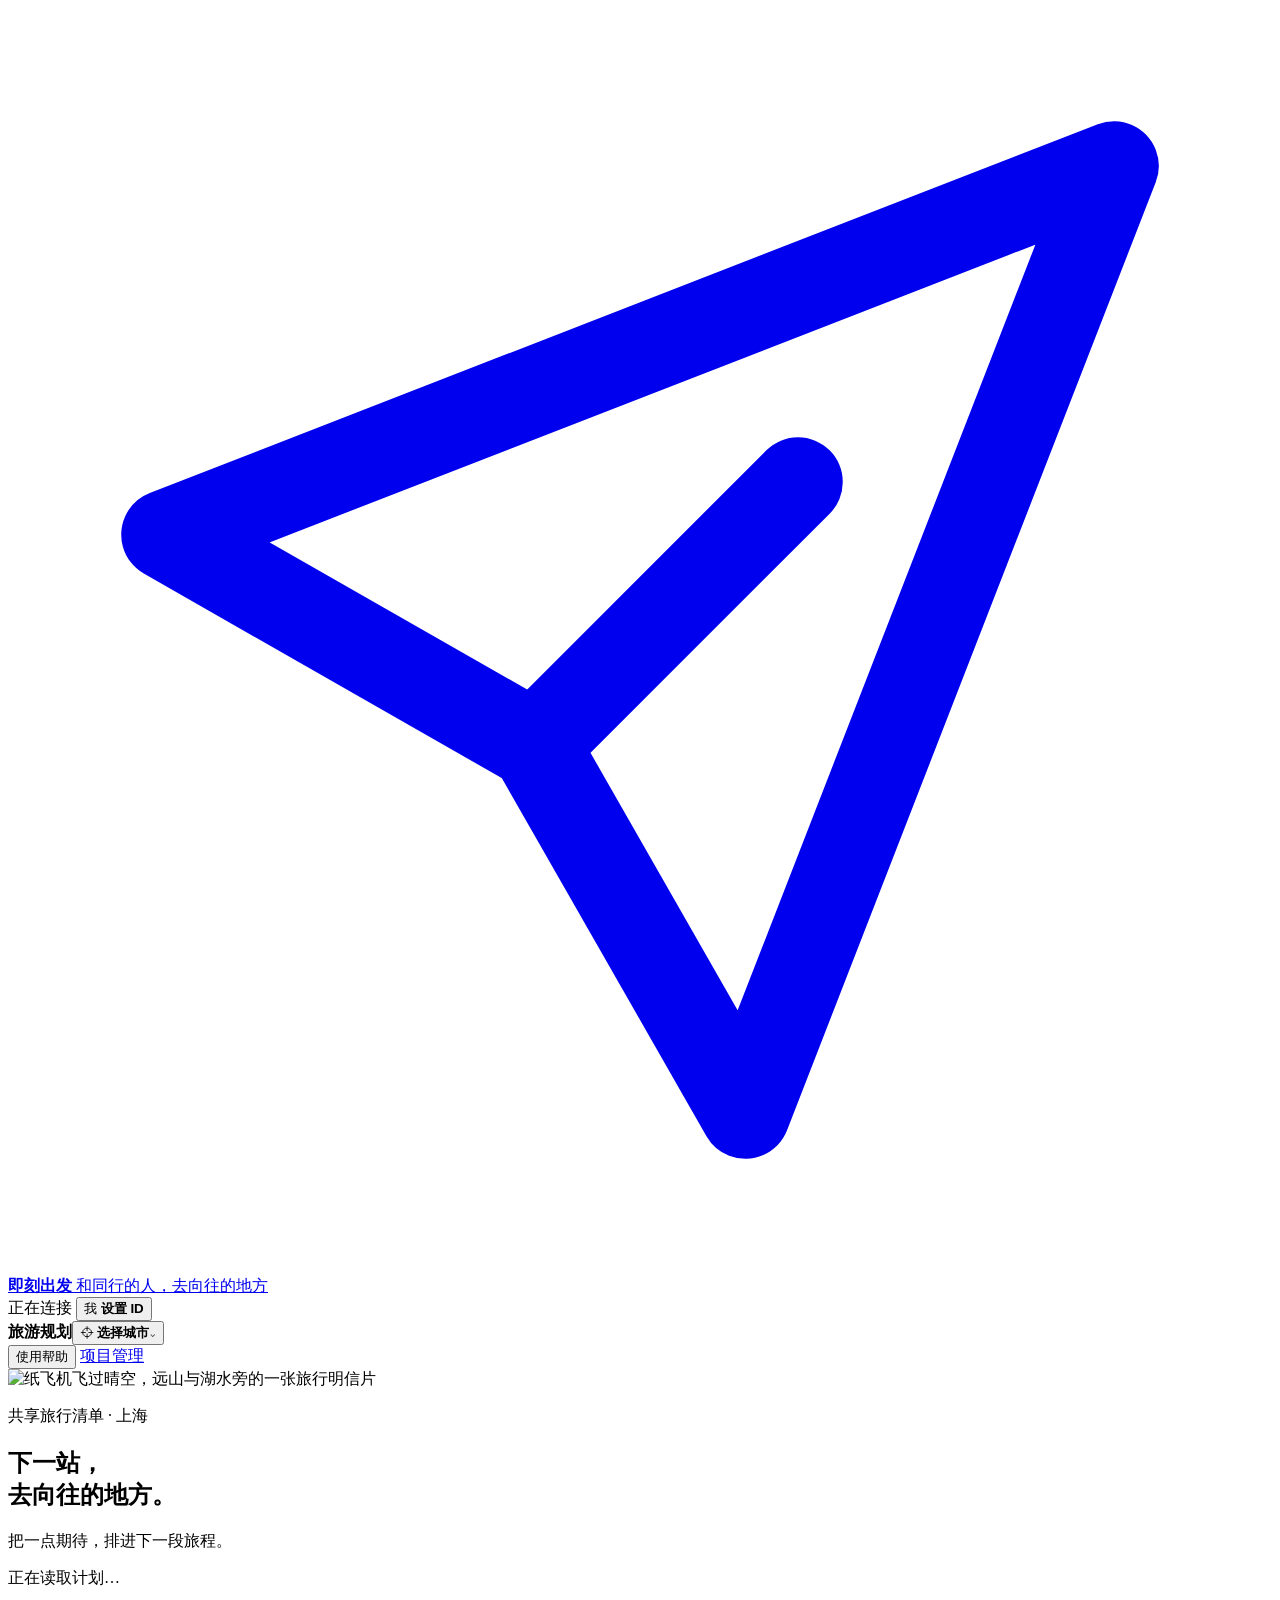
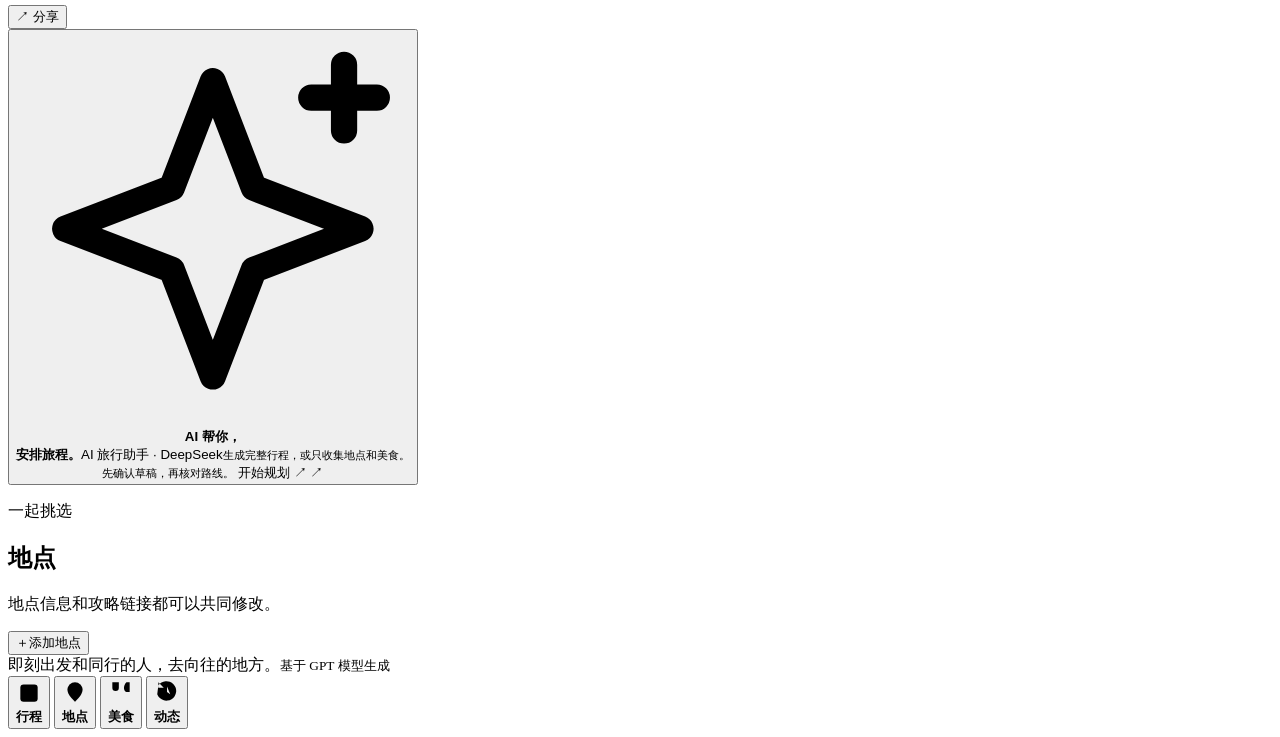
==== commit 23479058: "Persist routes, show itinerary maps and highlight AI planning" ====
--- a/public/index.html
+++ b/public/index.html
@@ -85,6 +85,7 @@
         <button class="ai-launch" id="ai-open" type="button" aria-haspopup="dialog">
           <span class="ai-symbol" aria-hidden="true"><svg viewBox="0 0 24 24" fill="none" stroke="currentColor" stroke-width="1.6" stroke-linecap="round" stroke-linejoin="round"><path d="m12 3 2.5 6.5L21 12l-6.5 2.5L12 21l-2.5-6.5L3 12l6.5-2.5L12 3Z"/><path d="M20 2v4m-2-2h4"/></svg></span>
           <span class="ai-launch-copy"><span class="ai-launch-title"><strong>AI 帮你，<br class="ai-desktop-break" />安排旅程。</strong><span class="ai-model-credit">AI 旅行助手 · DeepSeek</span></span><small>生成完整行程，或只收集地点和美食。<br class="ai-desktop-break" />先确认草稿，再核对路线。</small></span>
+          <span class="ai-launch-cta">开始规划 <span aria-hidden="true">↗</span></span>
           <span class="ai-launch-arrow" aria-hidden="true">↗</span>
         </button>
 
@@ -241,7 +242,7 @@
         </details>
         <details class="help-topic">
           <summary>如何安排一天的行程？</summary>
-          <p>在“行程”中选择日期，点击“新增一天”。默认日期为已有行程的下一天，也可自行选择；空白日期会直接保存，已有日期不会重复添加。点击“确定当天行程”，再通过“选择地点”把清单里的地点加入当天，也可添加行程。</p>
+          <p>行程页每次显示一天，可用“选择行程日期”跳转，也可点击“上一天 / 下一天”。新增日期时点击“新增一天”，默认日期为已有行程的下一天，也可自行选择；创建后自动切换到新日期，已有日期不会重复添加。点击“确定当天行程”，再通过“从地点清单添加”把地点加入当天，也可添加行程，默认使用当前选中的日期。</p>
           <p>每个日期标题的“更多 → 删除这一天”会先显示确认提示。确认后会删除当前城市当天的全部安排（含备选）、每日设置和路线核算结果；地点、美食清单及其他日期保留。若当天内容已被同行者修改，请刷新核对后重新确认。</p>
           <p>在“确定当天行程”中调整地点；展开“出发地、返回地与时间预算”可修改起终点和休息预算。停留时长和时段可在地点编辑中修改。同一时段可容纳多个地点，空时段保留，可拖入地点。暂时不确定的地点可转为备选；需要保留时段的安排可锁定。新 AI 行程会填入推荐停留时长，从地点清单添加时继承已有建议；旧行程可点击“AI 补全停留时长”，预览后应用。每个地点均可手动修改，已填写的时长不会被补全操作覆盖。</p>
           <p>确认具体地点后，可以“核算全天”，或打开“地图与路线”查看。地点、顺序或每日设置变更后，请重新核算路线。</p>
@@ -502,7 +503,7 @@
           <div><p class="section-kicker">本地查看</p><h2 id="export-title">导出行程</h2></div>
           <button class="icon-button" id="export-close" type="button" aria-label="关闭导出窗口">×</button>
         </div>
-        <p class="dialog-lead" id="export-description">下载已保存的行程，离线查看或继续编辑。AI 规划结果请先确认导入。</p>
+        <p class="dialog-lead" id="export-description">下载已保存的行程、路线轨迹图与换乘说明，离线查看或继续编辑。路线图不含街道底图；AI 规划结果请先确认导入。</p>
         <label class="field"><span>导出范围</span><select id="export-scope"><option value="city" id="export-city-option">当前城市</option><option value="all">当前项目的全部城市</option></select></label>
         <p class="export-note">包含日期、时间、城市、安排名称、类型、地点、备注、相关链接和已保存的出行提示。下载文件后，网页中的新修改需要重新导出。</p>
         <div class="export-options">
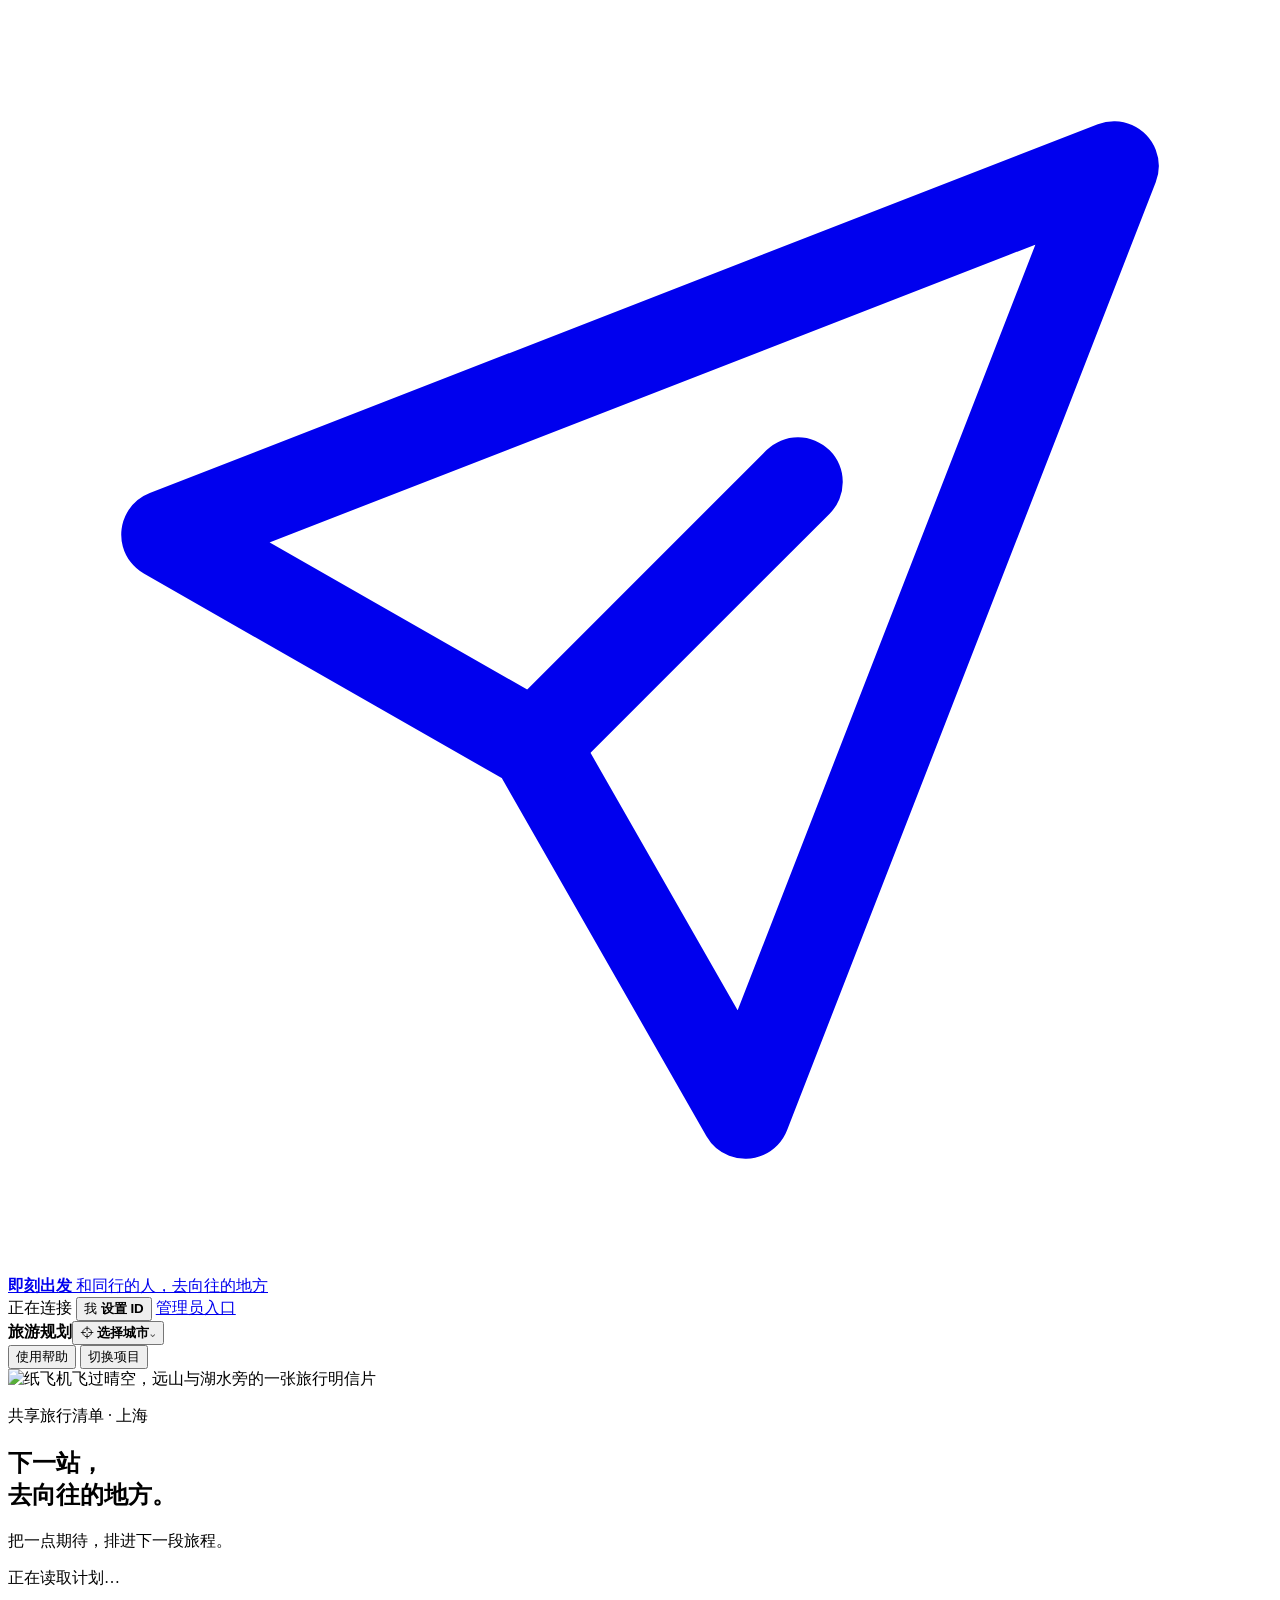
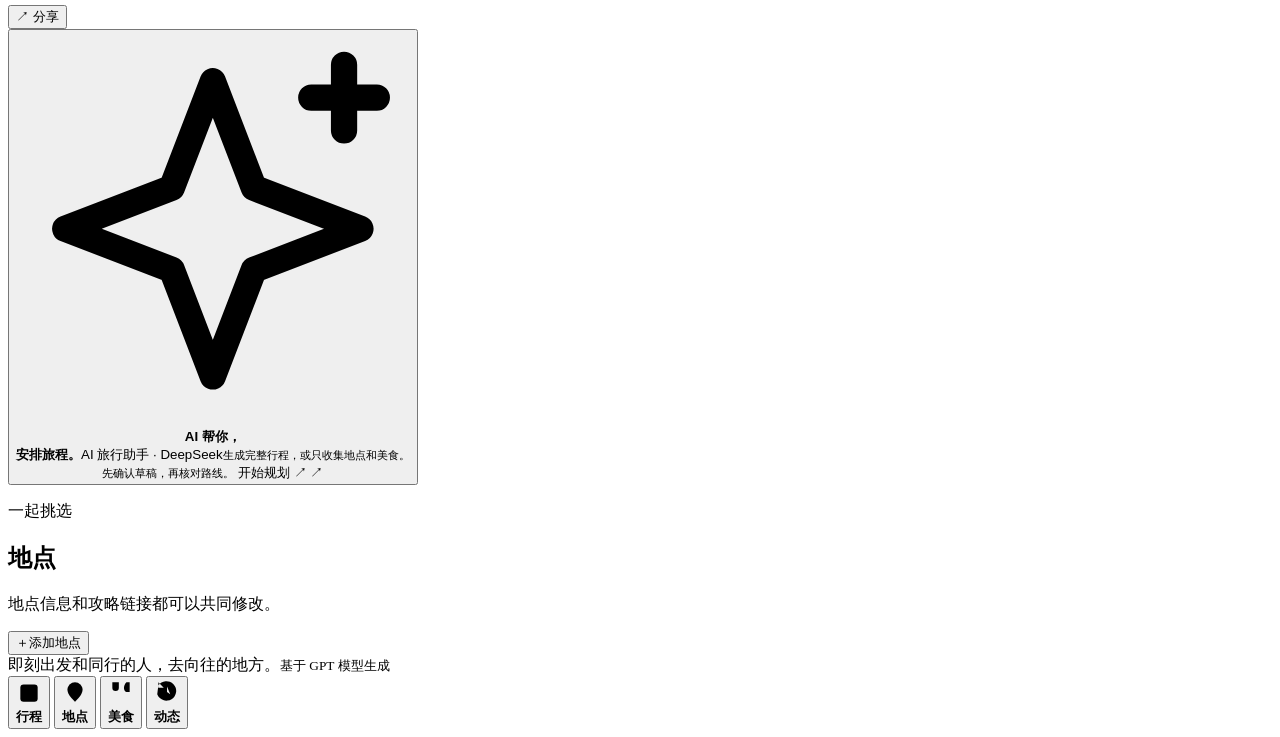
==== commit ad74b929: "Add project selection hub, admin API settings and guided help" ====
--- a/public/index.html
+++ b/public/index.html
@@ -50,6 +50,7 @@
           <span aria-hidden="true">我</span>
           <b id="identity-label">设置 ID</b>
           </button>
+          <a class="admin-entry" href="/admin.html" data-project-path="/admin.html">管理员入口</a>
         </div>
       </header>
 
@@ -58,7 +59,7 @@
           <div><strong id="project-name">旅游规划</strong><button id="city-select" class="city-switch" type="button" aria-haspopup="dialog"><span aria-hidden="true">⌖</span> <b id="city-current-name">选择城市</b><span aria-hidden="true">⌄</span></button><button id="city-metro-open" class="city-metro-entry" type="button" aria-haspopup="dialog" aria-controls="city-metro-dialog" hidden>轨道交通图</button></div>
           <div class="help-toolbar-actions">
             <button class="help-open" type="button" data-help-open aria-haspopup="dialog" aria-controls="usage-help-dialog">使用帮助</button>
-            <a href="/admin.html" data-project-path="/admin.html">项目管理</a>
+            <button id="project-switch" class="help-open" type="button" aria-haspopup="dialog" aria-controls="project-dialog">切换项目</button>
           </div>
         </div>
         <section class="trip-cover" aria-labelledby="page-title">
@@ -193,26 +194,18 @@
         <div class="gate-mark" aria-hidden="true"><svg viewBox="0 0 24 24" fill="none" stroke="currentColor" stroke-width="1.7" stroke-linecap="round" stroke-linejoin="round"><path d="m21 3-7 18-4-7-7-4 18-7Z"/><path d="m10 14 5-5"/></svg></div>
         <p class="eyebrow dark">即刻出发</p>
         <p class="dialog-lead">基于 AI 的多人共享旅行规划</p>
-        <h1 id="project-title">输入项目口令</h1>
-        <p class="dialog-lead" id="project-description">
-          在主页输入口令即可进入对应项目。口令通过后，再选择你的编辑署名。
-        </p>
-        <label class="field">
-          <span>项目口令</span>
-          <input
-            id="project-code-input"
-            name="project_code"
-            type="password"
-            maxlength="200"
-            autocomplete="current-password"
-            placeholder="向项目创建者索取"
-            required
-          />
-        </label>
+        <h1 id="project-title">开启一段旅行</h1>
+        <p class="dialog-lead" id="project-description">每个人都可以新建项目，或进入已有项目共同编辑。</p>
+        <label class="field"><span>选择操作</span><select id="project-mode"><option value="join">进入已有项目</option><option value="create">新建项目</option></select></label>
+        <label class="field" id="project-list-field"><span>已有项目</span><select id="project-list" required></select></label>
+        <button id="project-list-refresh" class="text-button" type="button">刷新项目列表</button>
+        <label class="field" id="project-create-name-field" hidden><span>新项目名称</span><input id="project-create-name" maxlength="60" placeholder="例如：国庆成都之旅" disabled></label>
+        <label class="field" id="project-password-mode-field" hidden><span>项目密码</span><select id="project-password-mode"><option value="none">无密码，好友可直接进入</option><option value="password">设置密码</option></select></label>
+        <label class="field" id="project-code-field"><span>项目密码</span><input id="project-code-input" name="project_code" type="password" maxlength="200" autocomplete="current-password" placeholder="输入项目密码"></label>
         <p class="form-error" id="project-error" role="alert"></p>
         <button class="primary-button" type="submit">进入项目</button>
         <button class="help-open help-gate-open" type="button" data-help-open aria-haspopup="dialog" aria-controls="usage-help-dialog">第一次使用？查看操作说明</button>
-        <p class="privacy-note">项目口令只用于验证访问权限，不会显示在页面内容中。</p>
+        <p class="privacy-note">所有用户拥有相同的旅行编辑权限；有密码的项目需验证后进入。</p>
         <a href="/admin.html" data-project-path="/admin.html">管理员入口</a>
       </form>
     </dialog>
@@ -224,16 +217,17 @@
       </header>
       <div class="usage-help-content" tabindex="0" role="region" aria-label="操作说明，可上下滚动">
         <p id="usage-help-intro">进入项目并选好城市后，可以让 AI 整体规划，也可以先收集地点、美食，再自己按天安排。两条流程最后都要确认具体路线。</p>
+        <div class="help-tour-entry"><button class="primary-button" type="button" data-help-tour>开始流程引导</button><p data-help-tour-hint>逐步聚焦主要入口，只介绍操作，不会生成或修改行程。可随时退出。</p></div>
         <ol class="help-quick-start">
-          <li><strong>输入口令，选择署名</strong><span>在主页输入项目口令即可进入对应项目，无需完整链接。随后选择已有用户 ID，或创建自己的 ID，用来标记你的修改。</span></li>
+          <li><strong>进入项目，选择署名</strong><span>在弹窗中新建项目或选择已有项目；有密码时输入密码。随后选择已有用户 ID，或创建自己的 ID，用来标记你的修改。</span></li>
           <li><strong>方式一：AI 整体规划</strong><span>选择“整体规划：地点＋美食＋行程”，填写日期和偏好，生成后核对、编辑并保存草稿。不必提前新增日期。</span></li>
-          <li><strong>方式二：自己按天安排</strong><span>选择“只收集地点和美食”，确认保存清单；再“新增一天”，从时段旁的“添加地点”选入多个地点，也可以自行填写活动。</span></li><li><strong>共同最后一步：规划路线</strong><span>每天点击“规划路线”，确认地图位置、出发地和返回地、交通方式及全天预算。不满意可在当天“更多”中选择“AI 重排这一天”，确认新草稿后重新核对路线。</span></li>
+          <li><strong>方式二：自己按天安排</strong><span>选择“只收集地点和美食”，确认保存清单；再“新增一天”，从时段旁的“添加地点”选入多个地点，也可以自行填写活动。</span></li><li><strong>共同最后一步：规划路线</strong><span>每天点击“规划路线”，确认各地点的地图位置及交通方式，逐段规划并自动保存路线。不满意可在当天“更多”中选择“AI 重排这一天”，确认新草稿后重新核对路线。</span></li>
         </ol>
         <h3 class="help-section-title">按操作查看</h3>
         <details class="help-topic">
           <summary>如何进入项目、切换用户？</summary>
-          <p>向项目创建者索取口令，在主页输入后点击“进入项目”。每个项目有自己的口令和旅行内容。第一次使用时，选择已有用户 ID 或输入新的 ID；ID 是编辑署名，不需要单独设置密码。</p>
-          <p>进入后点击页面右上角的用户 ID 可以切换署名。如果口令失效，请向管理员确认最新口令；新建项目、修改口令或管理用户，请使用“项目管理”或登录页的“管理员入口”。</p>
+          <p>在进入网站时的弹窗中选择已有项目，按提示输入密码；无密码项目可以直接进入。也可以选择“新建项目”，填写名称并选择是否设置密码。第一次使用时，选择已有用户 ID 或输入新的 ID；ID 是编辑署名，不需要单独设置密码。</p>
+          <p>进入后点击页面右上角的用户 ID 可以切换署名。如果项目密码失效，请向管理员确认最新密码；切换或新建项目请使用“切换项目”；修改项目设置、管理用户与 API 密钥请使用右上角的“管理员入口”。</p>
         </details>
         <details class="help-topic">
           <summary>如何选择城市、添加地点和美食？</summary>
@@ -244,24 +238,24 @@
           <summary>如何安排一天的行程？</summary>
           <p>行程页每次显示一天，可用“选择行程日期”跳转，也可点击“上一天 / 下一天”。新增日期时点击“新增一天”，默认日期为已有行程的下一天，也可自行选择；创建后自动切换到新日期，已有日期不会重复添加。点击“确定当天行程”，再通过“从地点清单添加”把地点加入当天，也可添加行程，默认使用当前选中的日期。</p>
           <p>每个日期标题的“更多 → 删除这一天”会先显示确认提示。确认后会删除当前城市当天的全部安排（含备选）、每日设置和路线核算结果；地点、美食清单及其他日期保留。若当天内容已被同行者修改，请刷新核对后重新确认。</p>
-          <p>在“确定当天行程”中调整地点；展开“出发地、返回地与时间预算”可修改起终点和休息预算。停留时长和时段可在地点编辑中修改。同一时段可容纳多个地点，空时段保留，可拖入地点。暂时不确定的地点可转为备选；需要保留时段的安排可锁定。新 AI 行程会填入推荐停留时长，从地点清单添加时继承已有建议；旧行程可点击“AI 补全停留时长”，预览后应用。每个地点均可手动修改，已填写的时长不会被补全操作覆盖。</p>
-          <p>确认具体地点后，可以“核算全天”，或打开“地图与路线”查看。地点、顺序或每日设置变更后，请重新核算路线。</p>
+          <p>在“确定当天行程”中调整地点；展开“出发地与返回地”可设置住处或车站。停留时长和时段可在地点编辑中修改。同一时段可容纳多个地点，空时段保留，可拖入地点。暂时不确定的地点可转为备选；需要保留时段的安排可锁定。新 AI 行程会填入推荐停留时长，从地点清单添加时继承已有建议；旧行程可点击“AI 补全停留时长”，预览后应用。每个地点均可手动修改，已填写的时长不会被补全操作覆盖。</p>
+          <p>时段从上午一直到夜间 20:00–22:00，夜间无需额外开启。电脑端右侧“时段导航”显示时间和行程数量，点击可快速跳转；手机上横向滑动导航选择时段。</p>
         </details>
         <details class="help-topic">
           <summary>如何使用 AI 旅行助手？</summary>
-          <p>点击主页的“AI 旅行助手”，选择需要的内容，填写日期、天数、节奏和偏好，然后生成建议。生成后先核对预览，编辑并勾选需要的内容，再确认导入；仅生成不会自动加入行程。</p>
+          <p>点击主页蓝色的“AI 帮你，安排旅程”入口，选择需要的内容，填写日期、天数、节奏和偏好，然后生成建议。生成后先核对预览，编辑并勾选需要的内容，再确认导入；仅生成不会自动加入行程。</p>
           <p>想小幅修改时，在“确定当天行程”中使用“AI 微调当天安排”；想重新生成这一天的行程时，使用日期旁“更多 → AI 重排这一天”。两种建议都先预览再确认，修改后重新核对路线。重排仅替换所选日期的行程，地点、美食和其他日期保留。</p>
           <p>如果提示 AI 暂不可用，请联系管理员配置；仍可手动添加、编辑和规划。</p>
         </details>
         <details class="help-topic">
           <summary>如何查看地图、交通和出行提示？</summary>
-          <p>地点卡片的“高德导航”可用于查找目的地。行程中的“地图与路线”用于查看当天地点与交通；已收录轨道交通图的城市还可从城市名称旁打开线路图，放大查看。</p>
+          <p>地点卡片的“高德导航”可用于查找目的地。点击“规划路线”确认起终点，选择公交/地铁、步行、骑行或驾车，再规划本段。路线会自动保存；行程页的高德地图显示已保存的全程路线，点击可再次进入规划，默认显示全程。修改地点或顺序后，需重新规划受影响路段。已收录轨道交通图的城市还可从城市名称旁打开线路图，放大查看。</p>
           <p>完成当前城市的地点、顺序和路线规划后，点击“AI 生成行程提示”，确认规划完毕后生成，编辑并保存。行程草稿不再附带出行提示。已有提示仍可手动编辑或删除。美食卡片可以复制搜索词，方便粘贴到常用应用。出发前请核实营业时间、预约要求和交通情况。</p>
         </details>
         <details class="help-topic">
           <summary>如何共享、导出和查看他人的修改？</summary>
-          <p>点击封面的“分享”，把项目链接发给同行者，并告知项目口令。每个人进入同一项目后都能共同编辑；保存的内容会自动同步，在“动态”中可以查看最近修改及署名。</p>
-          <p>“行程”页的“导出行程”可下载 Word 或 Excel，选择当前城市或全部城市。导出包含已保存的内容；网页之后有更新时，需要重新下载文件。</p>
+          <p>点击封面的“分享”，把项目链接发给同行者；项目设有密码时，再单独告知密码。每个人进入同一项目后都能共同编辑；保存的内容会自动同步，在“动态”中可以查看最近修改及署名。</p>
+          <p>“行程”页的“导出行程”可下载 Word 或 Excel，选择当前城市或全部城市。导出包含已保存的行程和路线轨迹图（离线示意图，不含街道底图）；网页之后有更新时，需要重新下载文件。</p>
           <p>如果提示有人已修改，请先查看最新内容，再决定如何处理自己的草稿。删除前请核对当前城市和所选条目，并阅读确认提示。</p>
         </details>
       </div>
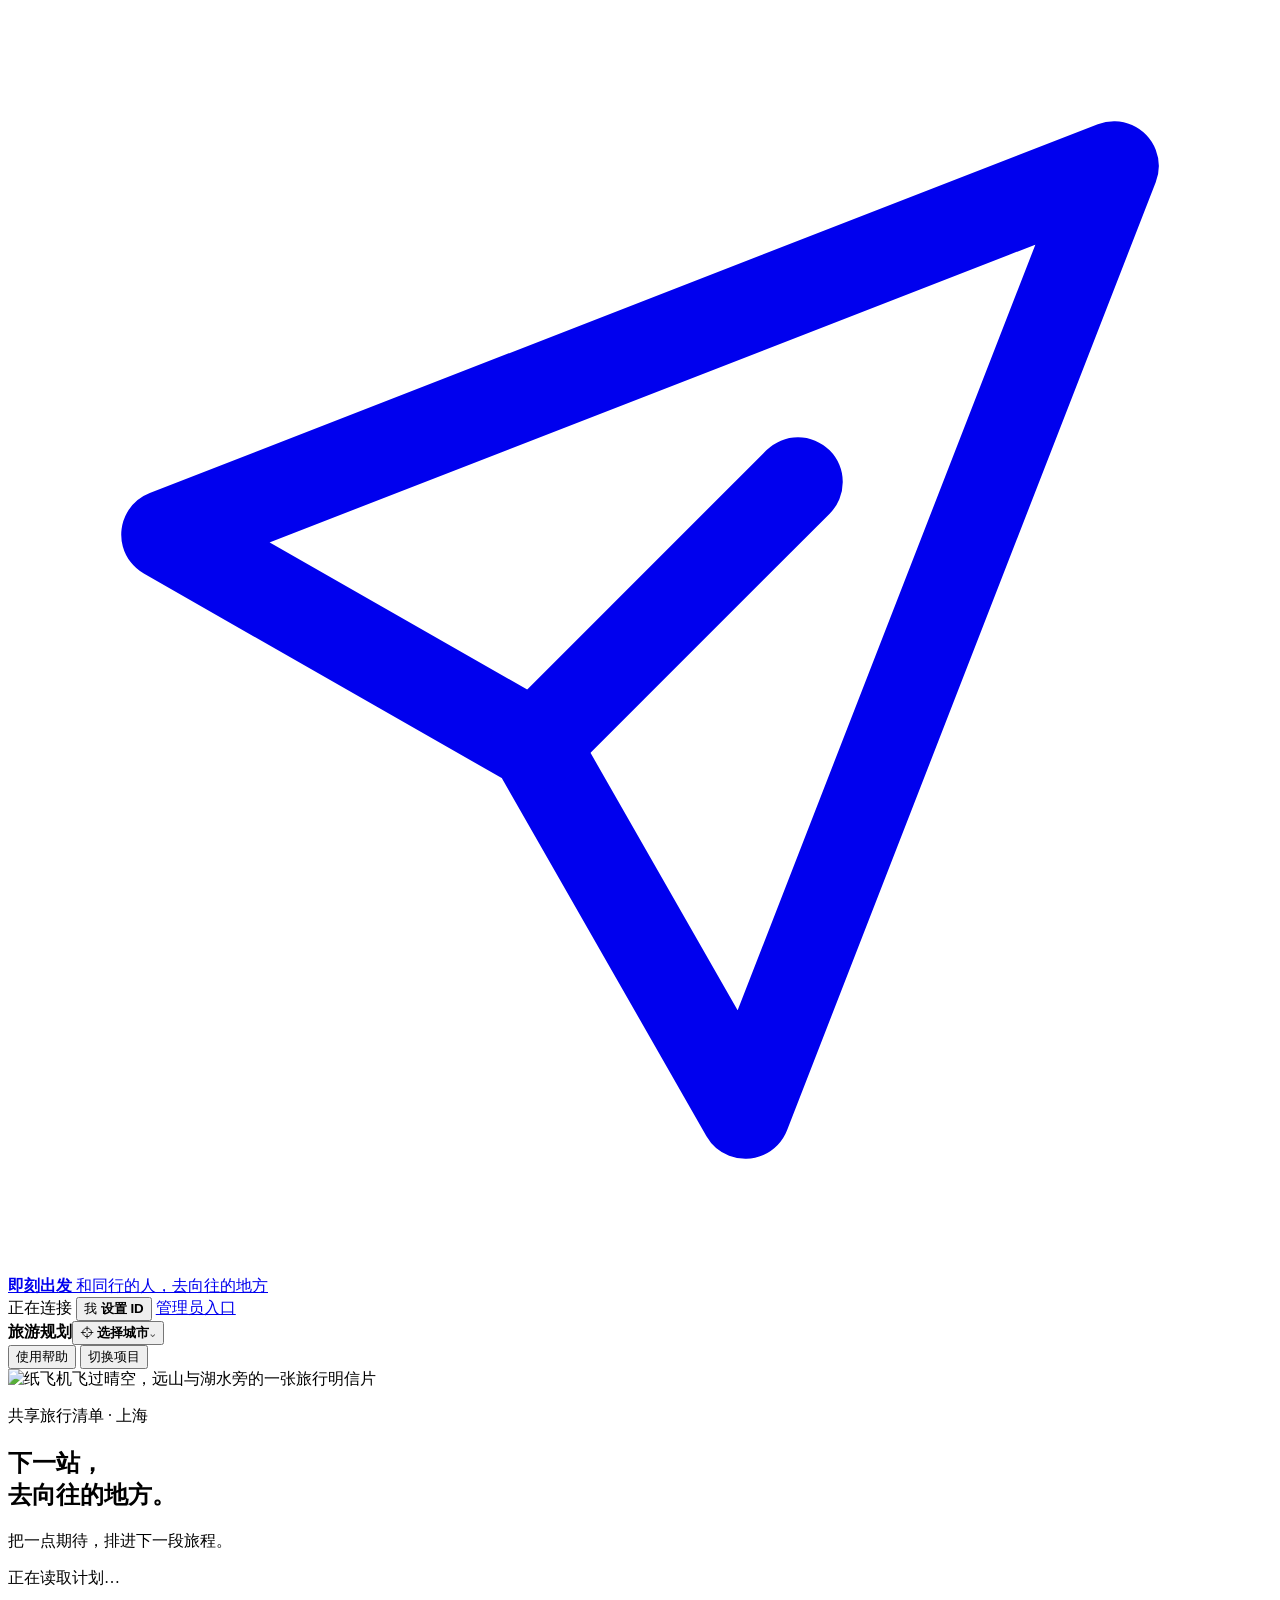
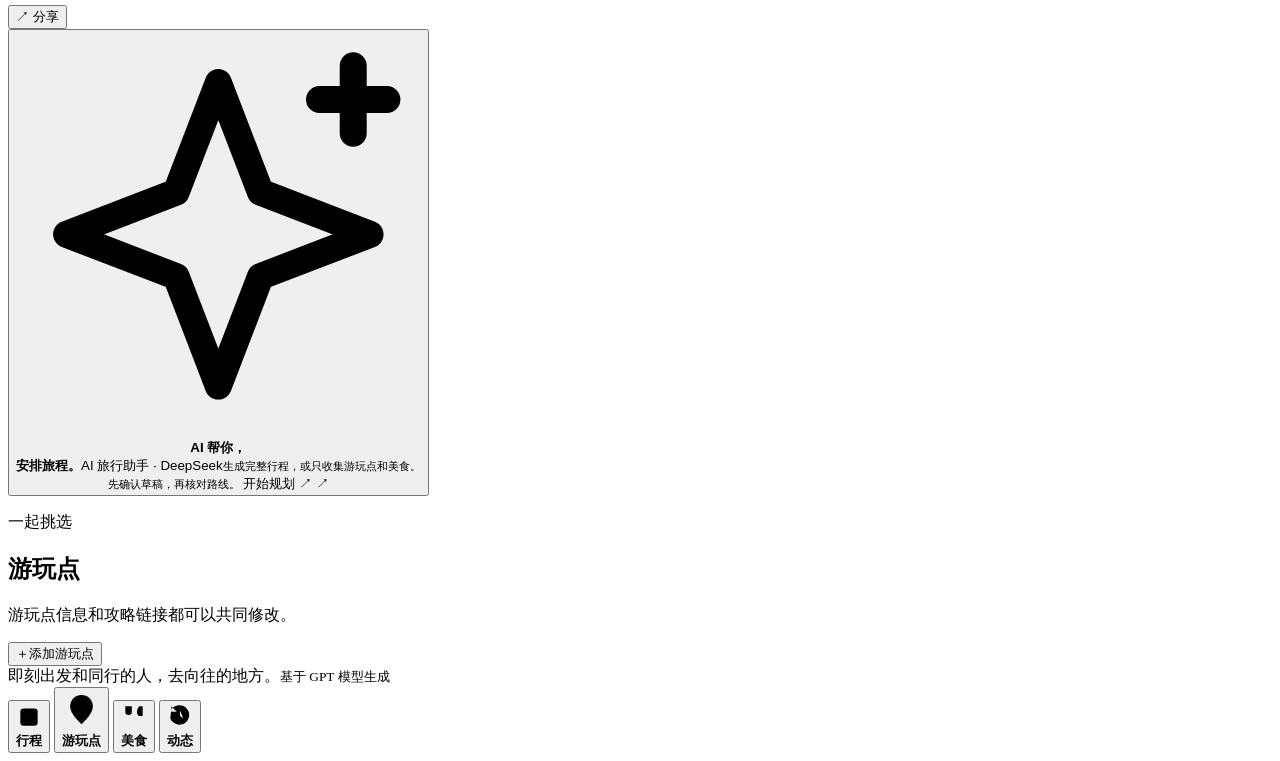
==== commit 70d38978: "Add itinerary PNG export and refine AI hours and route presentation" ====
--- a/public/index.html
+++ b/public/index.html
@@ -6,7 +6,7 @@
     <meta name="theme-color" content="#f3f8fe" />
     <meta
       name="description"
-      content="即刻出发：基于 AI 的多人共享旅行规划，和同行者一起整理每日行程、地点、交通和本地美食。"
+      content="即刻出发：基于 AI 的多人共享旅行规划，和同行者一起整理每日行程、游玩点、交通和本地美食。"
     />
     <title>即刻出发 · 基于 AI 的多人共享旅行规划</title>
     <link rel="stylesheet" href="/styles.css" />
@@ -85,7 +85,7 @@
 
         <button class="ai-launch" id="ai-open" type="button" aria-haspopup="dialog">
           <span class="ai-symbol" aria-hidden="true"><svg viewBox="0 0 24 24" fill="none" stroke="currentColor" stroke-width="1.6" stroke-linecap="round" stroke-linejoin="round"><path d="m12 3 2.5 6.5L21 12l-6.5 2.5L12 21l-2.5-6.5L3 12l6.5-2.5L12 3Z"/><path d="M20 2v4m-2-2h4"/></svg></span>
-          <span class="ai-launch-copy"><span class="ai-launch-title"><strong>AI 帮你，<br class="ai-desktop-break" />安排旅程。</strong><span class="ai-model-credit">AI 旅行助手 · DeepSeek</span></span><small>生成完整行程，或只收集地点和美食。<br class="ai-desktop-break" />先确认草稿，再核对路线。</small></span>
+          <span class="ai-launch-copy"><span class="ai-launch-title"><strong>AI 帮你，<br class="ai-desktop-break" />安排旅程。</strong><span class="ai-model-credit">AI 旅行助手 · DeepSeek</span></span><small>生成完整行程，或只收集游玩点和美食。<br class="ai-desktop-break" />先确认草稿，再核对路线。</small></span>
           <span class="ai-launch-cta">开始规划 <span aria-hidden="true">↗</span></span>
           <span class="ai-launch-arrow" aria-hidden="true">↗</span>
         </button>
@@ -101,24 +101,24 @@
           <div class="section-heading">
             <div>
               <p class="section-kicker" id="section-kicker">一起挑选</p>
-              <h2 id="section-title">地点</h2>
-              <p id="section-description">地点信息和攻略链接都可以共同修改。</p>
+              <h2 id="section-title">游玩点</h2>
+              <p id="section-description">游玩点信息和攻略链接都可以共同修改。</p>
             </div>
             <div class="section-actions">
               <button class="secondary-button" id="export-open" type="button" hidden>导出行程</button>
               <button class="secondary-button ai-replan-all" id="ai-replan-all" type="button" hidden>AI 重新规划全部行程</button>
               <button class="secondary-button batch-open" id="batch-open" type="button" hidden>批量删除</button>
               <button class="add-button" id="add-button" type="button">
-                <span aria-hidden="true">＋</span><span>添加地点</span>
+                <span aria-hidden="true">＋</span><span>添加游玩点</span>
               </button>
             </div>
           </div>
 
           <section class="type-filter" id="type-filter" aria-label="按景区等级、行程状态、分类和标签筛选" hidden>
             <div class="type-filter-heading"><strong>筛选</strong><span id="type-filter-count" role="status" aria-live="polite"></span></div>
-            <div id="itinerary-filter" class="itinerary-filter" hidden><strong>行程状态</strong><div id="itinerary-filter-options" class="type-filter-options" role="group" aria-label="按是否已排行程筛选地点"></div></div>
-            <div id="scenic-rating-filter" class="itinerary-filter" hidden><strong>景区等级</strong><div id="scenic-rating-filter-options" class="type-filter-options" role="group" aria-label="按4A或5A景区等级筛选地点"></div></div>
-            <div class="type-filter-options" id="type-filter-options" role="group" aria-label="选择地点或美食类型"></div>
+            <div id="itinerary-filter" class="itinerary-filter" hidden><strong>行程状态</strong><div id="itinerary-filter-options" class="type-filter-options" role="group" aria-label="按是否已排行程筛选游玩点"></div></div>
+            <div id="scenic-rating-filter" class="itinerary-filter" hidden><strong>景区等级</strong><div id="scenic-rating-filter-options" class="type-filter-options" role="group" aria-label="按4A或5A景区等级筛选游玩点"></div></div>
+            <div class="type-filter-options" id="type-filter-options" role="group" aria-label="选择游玩点或美食类型"></div>
             <div class="tag-filter-heading">
               <label for="tag-filter-search">标签 <small id="tag-filter-hint">可多选</small></label>
               <button id="filter-reset" class="link-button" type="button">清空筛选</button>
@@ -173,7 +173,7 @@
           <span aria-hidden="true"><svg viewBox="0 0 24 24"><rect x="4" y="5" width="16" height="16" rx="3"/><path d="M8 3v4m8-4v4M4 11h16m-12 4h3m-3 3h6"/></svg></span><b>行程</b>
         </button>
         <button class="nav-item is-active" type="button" data-tab="attraction" aria-current="page">
-          <span aria-hidden="true"><svg viewBox="0 0 24 24"><path d="M19 10c0 5-7 11-7 11S5 15 5 10a7 7 0 1 1 14 0Z"/><circle cx="12" cy="10" r="2.5"/></svg></span><b>地点</b>
+          <span aria-hidden="true"><svg viewBox="0 0 24 24"><path d="M19 10c0 5-7 11-7 11S5 15 5 10a7 7 0 1 1 14 0Z"/><circle cx="12" cy="10" r="2.5"/></svg></span><b>游玩点</b>
         </button>
         <button class="nav-item" type="button" data-tab="food">
           <span aria-hidden="true"><svg viewBox="0 0 24 24"><path d="M4 3v5a3 3 0 0 0 6 0V3M7 3v18M17 3c-3 3-3 8 0 9h3V3h-3Zm3 9v9"/></svg></span><b>美食</b>
@@ -216,12 +216,12 @@
         <button class="icon-button" type="button" data-help-close aria-label="关闭使用帮助" autofocus>×</button>
       </header>
       <div class="usage-help-content" tabindex="0" role="region" aria-label="操作说明，可上下滚动">
-        <p id="usage-help-intro">进入项目并选好城市后，可以让 AI 整体规划，也可以先收集地点、美食，再自己按天安排。两条流程最后都要确认具体路线。</p>
-        <div class="help-tour-entry"><button class="primary-button" type="button" data-help-tour>开始流程引导</button><p data-help-tour-hint>逐步聚焦主要入口，只介绍操作，不会生成或修改行程。可随时退出。</p></div>
+        <p id="usage-help-intro">进入项目并选好城市后，可以让 AI 整体规划，也可以先收集游玩点、美食，再自己按天安排。两条流程最后都要确认具体路线。</p>
+        <div class="help-tour-entry"><button class="primary-button" type="button" data-help-tour>开始流程引导</button><p data-help-tour-hint>通过示例页面逐步模拟规划操作，无需已有行程，不会修改实际数据。可随时退出。</p></div>
         <ol class="help-quick-start">
           <li><strong>进入项目，选择署名</strong><span>在弹窗中新建项目或选择已有项目；有密码时输入密码。随后选择已有用户 ID，或创建自己的 ID，用来标记你的修改。</span></li>
-          <li><strong>方式一：AI 整体规划</strong><span>选择“整体规划：地点＋美食＋行程”，填写日期和偏好，生成后核对、编辑并保存草稿。不必提前新增日期。</span></li>
-          <li><strong>方式二：自己按天安排</strong><span>选择“只收集地点和美食”，确认保存清单；再“新增一天”，从时段旁的“添加地点”选入多个地点，也可以自行填写活动。</span></li><li><strong>共同最后一步：规划路线</strong><span>每天点击“规划路线”，确认各地点的地图位置及交通方式，逐段规划并自动保存路线。不满意可在当天“更多”中选择“AI 重排这一天”，确认新草稿后重新核对路线。</span></li>
+          <li><strong>方式一：AI 整体规划</strong><span>选择“整体规划：游玩点＋美食＋行程”，填写日期和偏好，生成后核对、编辑并保存草稿。不必提前新增日期。</span></li>
+          <li><strong>方式二：自己按天安排</strong><span>选择“只收集游玩点和美食”，确认保存清单；再“新增一天”，从时段旁的“添加地点”选入多个地点，也可以自行填写活动。</span></li><li><strong>共同最后一步：规划路线</strong><span>每天点击“规划路线”，确认各地点的地图位置及交通方式，逐段规划并自动保存路线。不满意可在当天“更多”中选择“AI 重排这一天”，确认新草稿后重新核对路线。</span></li>
         </ol>
         <h3 class="help-section-title">按操作查看</h3>
         <details class="help-topic">
@@ -230,26 +230,26 @@
           <p>进入后点击页面右上角的用户 ID 可以切换署名。如果项目密码失效，请向管理员确认最新密码；切换或新建项目请使用“切换项目”；修改项目设置、管理用户与 API 密钥请使用右上角的“管理员入口”。</p>
         </details>
         <details class="help-topic">
-          <summary>如何选择城市、添加地点和美食？</summary>
+          <summary>如何选择城市、添加游玩点和美食？</summary>
           <p>点击上方城市名称，输入中文、拼音、首字母或省份筛选。手机可上下滑动浏览；没有找到时，在列表底部输入完整城市名，点击“添加并前往”。</p>
-          <p>切换到“地点”或“美食”，点击添加按钮，填写名称、介绍等内容并保存。已有卡片可以编辑，分类和标签可以缩小列表范围；地点还可按4A、5A景区等级和是否已排行程筛选，多个条件同时生效。点击“清空筛选”恢复全部。内容保存到当前项目、当前城市。</p>
+          <p>切换到“游玩点”或“美食”，点击添加按钮，填写名称、介绍等内容并保存。已有卡片可以编辑，分类和标签可以缩小列表范围；游玩点还可按4A、5A景区等级和是否已排行程筛选，多个条件同时生效。点击“清空筛选”恢复全部。内容保存到当前项目、当前城市。</p>
         </details>
         <details class="help-topic">
           <summary>如何安排一天的行程？</summary>
-          <p>行程页每次显示一天，可用“选择行程日期”跳转，也可点击“上一天 / 下一天”。新增日期时点击“新增一天”，默认日期为已有行程的下一天，也可自行选择；创建后自动切换到新日期，已有日期不会重复添加。点击“确定当天行程”，再通过“从地点清单添加”把地点加入当天，也可添加行程，默认使用当前选中的日期。</p>
-          <p>每个日期标题的“更多 → 删除这一天”会先显示确认提示。确认后会删除当前城市当天的全部安排（含备选）、每日设置和路线核算结果；地点、美食清单及其他日期保留。若当天内容已被同行者修改，请刷新核对后重新确认。</p>
-          <p>在“确定当天行程”中调整地点；展开“出发地与返回地”可设置住处或车站。停留时长和时段可在地点编辑中修改。同一时段可容纳多个地点，空时段保留，可拖入地点。暂时不确定的地点可转为备选；需要保留时段的安排可锁定。新 AI 行程会填入推荐停留时长，从地点清单添加时继承已有建议；旧行程可点击“AI 补全停留时长”，预览后应用。每个地点均可手动修改，已填写的时长不会被补全操作覆盖。</p>
+          <p>行程页每次显示一天，可用“选择行程日期”跳转，也可点击“上一天 / 下一天”。新增日期时点击“新增一天”，默认日期为已有行程的下一天，也可自行选择；创建后自动切换到新日期，已有日期不会重复添加。点击“确定当天行程”，再通过“从游玩点清单添加”把地点加入当天，也可添加行程，默认使用当前选中的日期。</p>
+          <p>每个日期标题的“更多 → 删除这一天”会先显示确认提示。确认后会删除当前城市当天的全部安排（含备选）、每日设置和路线核算结果；游玩点、美食清单及其他日期保留。若当天内容已被同行者修改，请刷新核对后重新确认。</p>
+          <p>在“确定当天行程”中调整地点；展开“出发地与返回地”可设置住处或车站。停留时长和时段可在地点编辑中修改。同一时段可容纳多个地点，空时段保留，可拖入地点。暂时不确定的地点可转为备选；需要保留时段的安排可锁定。新 AI 行程会填入推荐停留时长，从游玩点清单添加时继承已有建议；旧行程可点击“AI 补全停留时长”，预览后应用。每个地点均可手动修改，已填写的时长不会被补全操作覆盖。</p>
           <p>时段从上午一直到夜间 20:00–22:00，夜间无需额外开启。电脑端右侧“时段导航”显示时间和行程数量，点击可快速跳转；手机上横向滑动导航选择时段。</p>
         </details>
         <details class="help-topic">
           <summary>如何使用 AI 旅行助手？</summary>
           <p>点击主页蓝色的“AI 帮你，安排旅程”入口，选择需要的内容，填写日期、天数、节奏和偏好，然后生成建议。生成后先核对预览，编辑并勾选需要的内容，再确认导入；仅生成不会自动加入行程。</p>
-          <p>想小幅修改时，在“确定当天行程”中使用“AI 微调当天安排”；想重新生成这一天的行程时，使用日期旁“更多 → AI 重排这一天”。两种建议都先预览再确认，修改后重新核对路线。重排仅替换所选日期的行程，地点、美食和其他日期保留。</p>
+          <p>想小幅修改时，在“确定当天行程”中使用“AI 微调当天安排”；想重新生成这一天的行程时，使用日期旁“更多 → AI 重排这一天”。两种建议都先预览再确认，修改后重新核对路线。重排仅替换所选日期的行程，游玩点、美食和其他日期保留。</p>
           <p>如果提示 AI 暂不可用，请联系管理员配置；仍可手动添加、编辑和规划。</p>
         </details>
         <details class="help-topic">
           <summary>如何查看地图、交通和出行提示？</summary>
-          <p>地点卡片的“高德导航”可用于查找目的地。点击“规划路线”确认起终点，选择公交/地铁、步行、骑行或驾车，再规划本段。路线会自动保存；行程页的高德地图显示已保存的全程路线，点击可再次进入规划，默认显示全程。修改地点或顺序后，需重新规划受影响路段。已收录轨道交通图的城市还可从城市名称旁打开线路图，放大查看。</p>
+          <p>游玩点卡片的“高德导航”可用于查找目的地。点击“规划路线”确认起终点，选择公交/地铁、步行、骑行或驾车，再规划本段。路线会自动保存；行程页的高德地图显示已保存的全程路线，点击可再次进入规划，默认显示全程。修改地点或顺序后，需重新规划受影响路段。已收录轨道交通图的城市还可从城市名称旁打开线路图，放大查看。</p>
           <p>完成当前城市的地点、顺序和路线规划后，点击“AI 生成行程提示”，确认规划完毕后生成，编辑并保存。行程草稿不再附带出行提示。已有提示仍可手动编辑或删除。美食卡片可以复制搜索词，方便粘贴到常用应用。出发前请核实营业时间、预约要求和交通情况。</p>
         </details>
         <details class="help-topic">
@@ -314,7 +314,7 @@
         <div class="dialog-header">
           <div>
             <p class="section-kicker" id="edit-kicker">编辑内容</p>
-            <h2 id="edit-title">编辑地点</h2>
+            <h2 id="edit-title">编辑游玩点</h2>
           </div>
           <button class="icon-button" id="edit-close" type="button" aria-label="关闭编辑窗口">×</button>
         </div>
@@ -323,7 +323,7 @@
             <strong id="editor-ai-title">AI 助手</strong>
             <button class="secondary-button" id="editor-ai-fill" type="button">AI 补充基本信息</button>
           </div>
-          <p class="editor-ai-help" id="editor-ai-help">先填写名称，AI 会补充空白的分类、标签和基本信息，特色菜肴还会补充具体菜系。已有内容和链接会保留。地点还可按明确对应的官方名录修正名称。补充后请核对，再点击保存。</p>
+          <p class="editor-ai-help" id="editor-ai-help">先填写名称，AI 会补充空白的分类、标签和基本信息，特色菜肴还会补充具体菜系。已有内容和链接会保留。游玩点还可按明确对应的官方名录修正名称。补充后请核对，再点击保存。</p>
           <details class="editor-ai-settings">
             <summary>模型设置</summary>
             <label class="field" for="editor-ai-model">
@@ -441,7 +441,7 @@
           <button id="ai-new-task" class="secondary-button" type="button">新建任务</button>
         </div>
         <form id="ai-form">
-          <div class="ai-flow-choices" aria-label="选择 AI 的帮助方式"><button type="button" data-ai-flow="full">整体规划：地点＋美食＋行程</button><button type="button" data-ai-flow="collect">只收集地点和美食</button></div>
+          <div class="ai-flow-choices" aria-label="选择 AI 的帮助方式"><button type="button" data-ai-flow="full">整体规划：游玩点＋美食＋行程</button><button type="button" data-ai-flow="collect">只收集游玩点和美食</button></div>
           <label class="field"><span>DeepSeek 模型 ID</span><input id="ai-model-input" name="model" type="text" maxlength="200" required autocomplete="off" spellcheck="false" aria-describedby="ai-model-hint" /><small id="ai-model-hint">默认使用当前配置的模型，可手动填写其他模型 ID。本次生成使用这里填写的模型。</small></label>
           <div class="ai-field-grid">
             <label class="field"><span>如何处理已有行程</span><select name="planning_mode" id="ai-planning-mode"><option value="append">保留已有内容，生成新草稿</option><option value="replace_all">重新规划全部行程</option><option value="replace_day">重新规划某一天</option></select></label>
@@ -449,9 +449,9 @@
           </div>
           <p class="ai-replan-scope" id="ai-replan-scope" role="note" hidden></p>
           <p class="ai-replan-range-note" id="ai-replan-range-note" hidden></p>
-          <fieldset class="ai-kinds"><legend>本次生成的内容（可调整）</legend><label><input type="checkbox" name="kinds" value="attraction" checked /> 地点</label><label><input type="checkbox" name="kinds" value="food" checked /> 美食</label><label><input type="checkbox" name="kinds" value="itinerary" checked /> 行程草稿</label></fieldset>
-          <p id="ai-content-only-note" class="ai-guidance" role="status" aria-live="polite" hidden>仅补充地点或美食时，无需专门设置下方的出发日期、旅行天数、人数、预算和节奏，保留默认值即可。可在“兴趣偏好”和“补充要求”中说明想要的推荐；勾选“行程”后，再按实际出行情况填写这些参数。</p>
-          <p class="ai-guidance">AI 会参考当前城市的已有地点及行程安排，区分已安排和未安排的地点，减少重复推荐。行程中的游览地点会与地点清单同步关联。</p>
+          <fieldset class="ai-kinds"><legend>本次生成的内容（可调整）</legend><label><input type="checkbox" name="kinds" value="attraction" checked /> 游玩点</label><label><input type="checkbox" name="kinds" value="food" checked /> 美食</label><label><input type="checkbox" name="kinds" value="itinerary" checked /> 行程草稿</label></fieldset>
+          <p id="ai-content-only-note" class="ai-guidance" role="status" aria-live="polite" hidden>仅补充游玩点或美食时，无需专门设置下方的出发日期、旅行天数、人数、预算和节奏，保留默认值即可。可在“兴趣偏好”和“补充要求”中说明想要的推荐；勾选“行程”后，再按实际出行情况填写这些参数。</p>
+          <p class="ai-guidance">AI 会参考当前城市的已有游玩点及行程安排，区分已安排和未安排的游玩点，减少重复推荐。行程中的游玩点会与游玩点清单同步关联。</p>
           <div class="ai-templates" aria-label="常用旅行模板"><button type="button" data-ai-template="classic">经典三日游</button><button type="button" data-ai-template="family">亲子轻松游</button><button type="button" data-ai-template="food">本地美食</button><button type="button" data-ai-template="extra">补充新灵感</button></div>
           <div class="ai-field-grid">
             <label class="field"><span>出发日期</span><input name="start_date" id="ai-start-date" type="date" required /></label>
@@ -470,7 +470,7 @@
         <section id="ai-preview" hidden aria-label="AI 生成结果预览">
           <div class="ai-preview-heading"><h3>确认草稿内容</h3><button id="ai-select-all" class="link-button" type="button">全选可导入内容</button></div>
           <p class="ai-replan-scope" id="ai-preview-scope" role="note" hidden></p>
-          <p class="ai-guidance" id="ai-attraction-sync-note" role="note" hidden>导入行程时，会关联已有地点，并将清单中缺少的游览地点自动加入。可展开“编辑详细内容”调整关联地点；路口、普通街道和路线等不会自动收录。</p>
+          <p class="ai-guidance" id="ai-attraction-sync-note" role="note" hidden>导入行程时，会关联已有游玩点，并将清单中缺少的游玩点自动加入。可展开“编辑详细内容”调整关联游玩点；路口、普通街道和路线等不会自动收录。</p>
           <aside id="ai-travel-guidance" class="travel-guidance" aria-labelledby="ai-guidance-title" hidden>
             <div class="travel-guidance-heading"><span class="travel-guidance-icon" aria-hidden="true">!</span><div><h3 id="ai-guidance-title">出行提示</h3><p>行程提示在确认当前城市行程后独立生成。</p></div></div>
             <ul id="ai-notices" class="ai-notices"></ul>
@@ -497,10 +497,11 @@
           <div><p class="section-kicker">本地查看</p><h2 id="export-title">导出行程</h2></div>
           <button class="icon-button" id="export-close" type="button" aria-label="关闭导出窗口">×</button>
         </div>
-        <p class="dialog-lead" id="export-description">下载已保存的行程、路线轨迹图与换乘说明，离线查看或继续编辑。路线图不含街道底图；AI 规划结果请先确认导入。</p>
+        <p class="dialog-lead" id="export-description">将整体行程和地图保存为一张图片，方便分享和离线查看。每段仅展示实际规划的起点、终点和交通方式。</p>
         <label class="field"><span>导出范围</span><select id="export-scope"><option value="city" id="export-city-option">当前城市</option><option value="all">当前项目的全部城市</option></select></label>
-        <p class="export-note">包含日期、时间、城市、安排名称、类型、地点、备注、相关链接和已保存的出行提示。下载文件后，网页中的新修改需要重新导出。</p>
+        <p class="export-note">起终点使用路线规划中已确认的地图地点。请先保存行程并规划路线；修改后需重新导出。</p>
         <div class="export-options">
+          <button class="primary-button" id="export-image" type="button"><strong>下载整体行程图</strong><span>.png · 地图与每日行程合为一张图</span></button>
           <button class="secondary-button" id="export-word" type="button"><strong>下载 Word</strong><span>.docx · 按天阅读，适合打印</span></button>
           <button class="secondary-button" id="export-excel" type="button"><strong>下载 Excel</strong><span>.xlsx · 表格整理，方便筛选</span></button>
         </div>
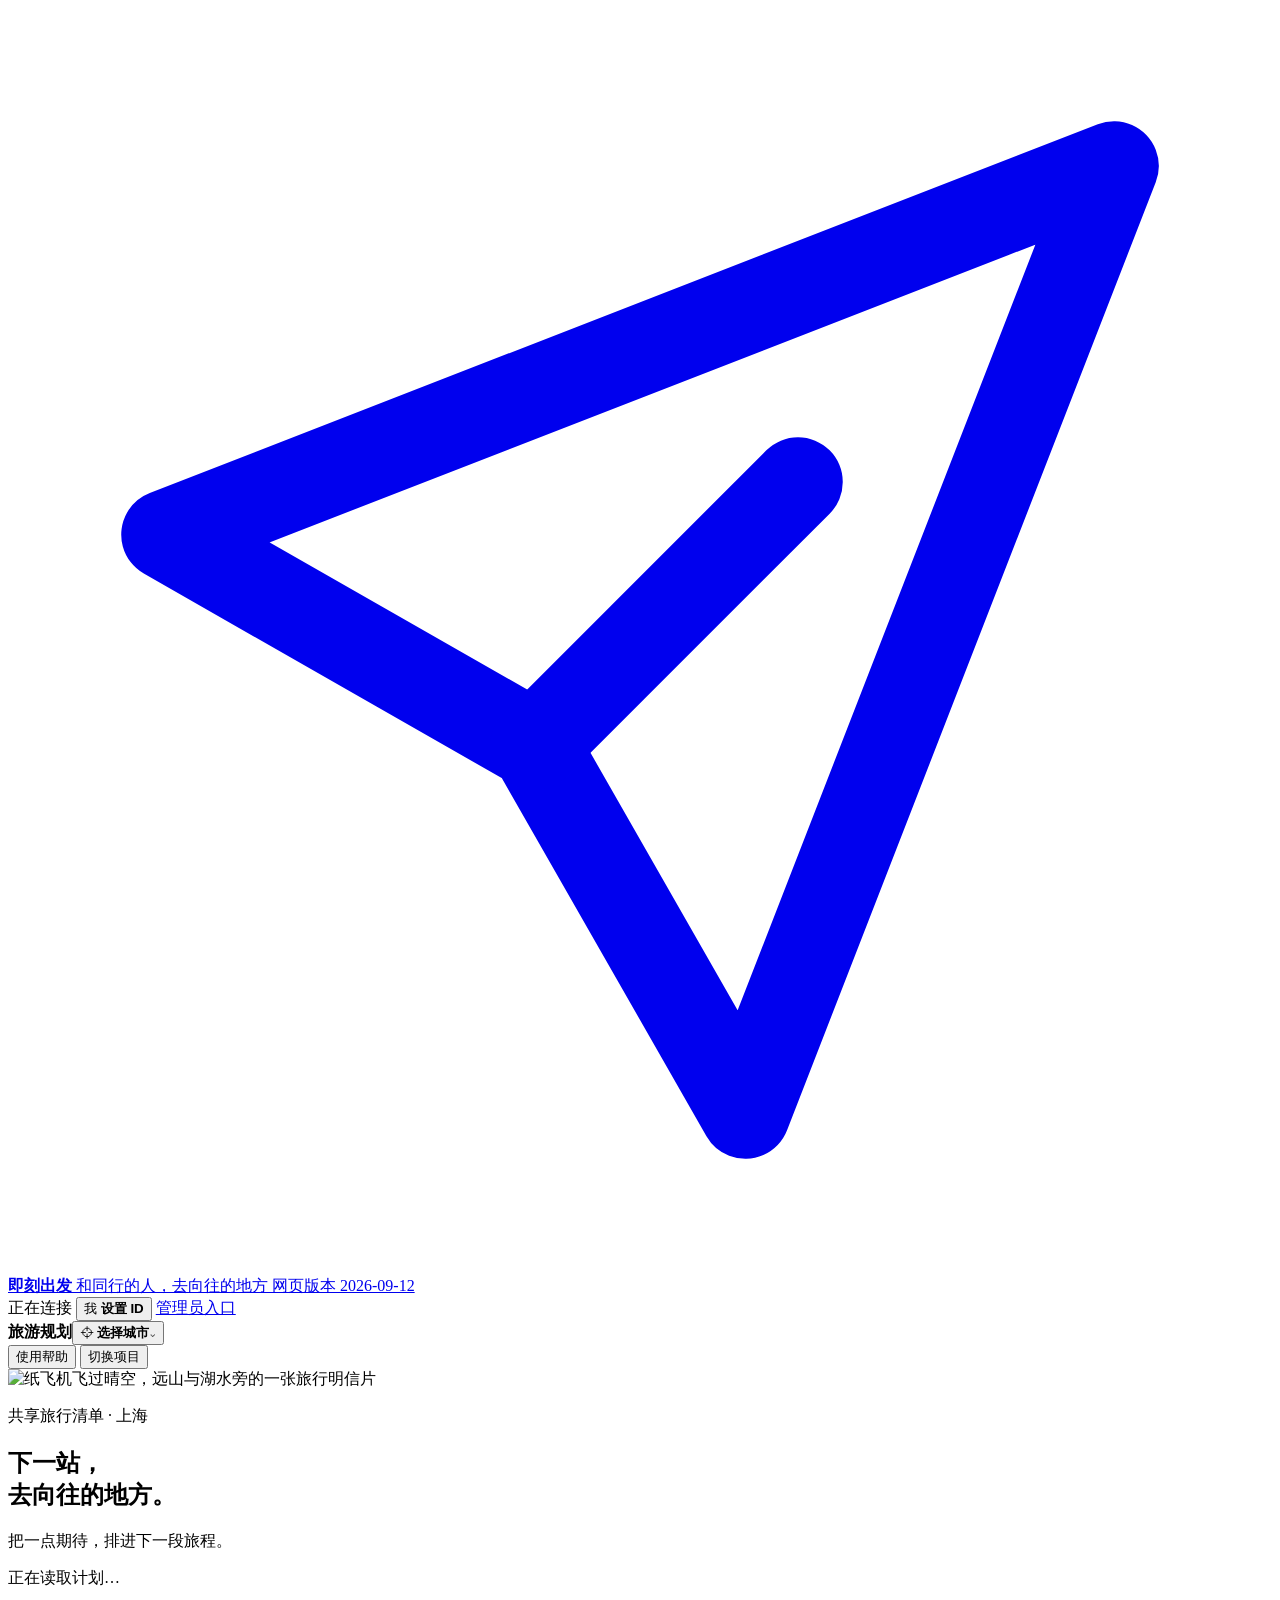
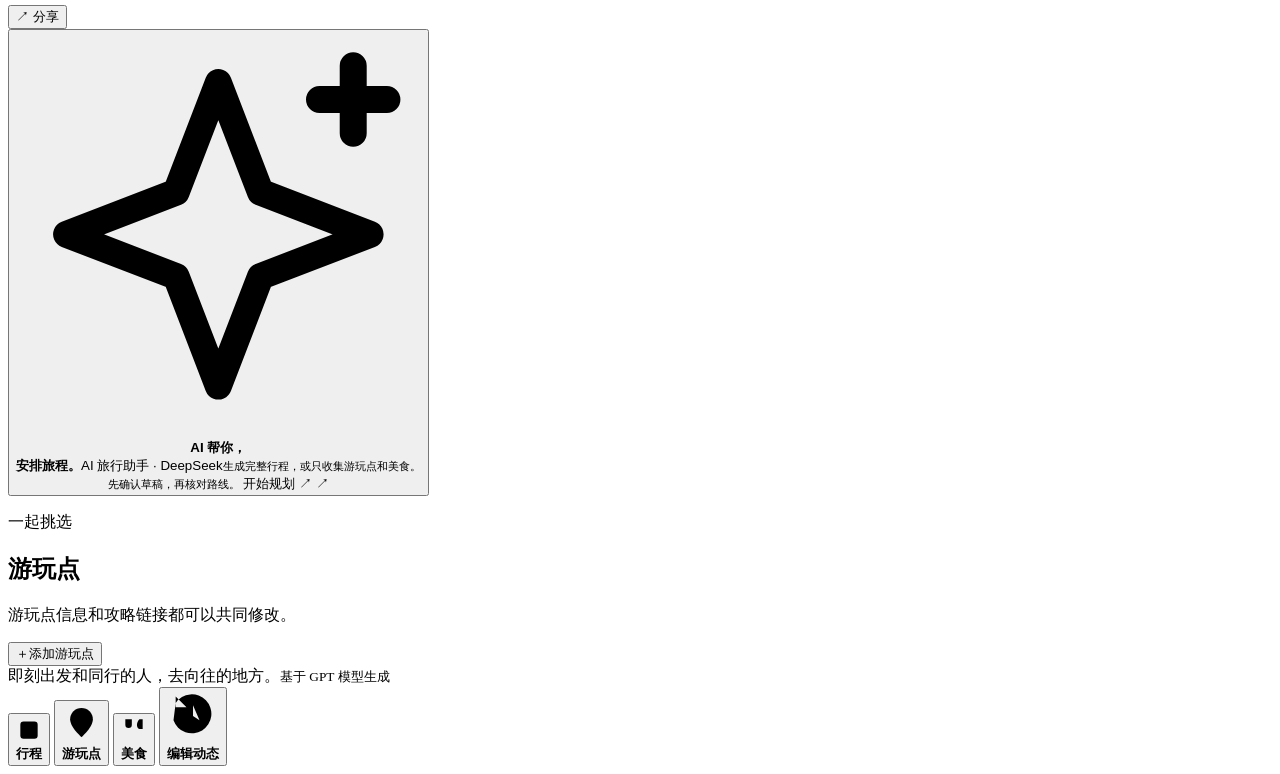
==== commit 6955ae1d: "Expand itinerary exports, centralize AI model settings and improve guided demo" ====
--- a/public/index.html
+++ b/public/index.html
@@ -17,6 +17,7 @@
     <link rel="stylesheet" href="/sky-theme.css" />
     <link rel="stylesheet" href="/trip-maps.css" />
     <link rel="stylesheet" href="/usage-help.css" />
+    <script src="/usage-tour-demo.js" defer></script>
     <script src="/usage-help.js" defer></script>
     <script src="/project-scope.js" defer></script>
     <script src="/place-taxonomy.js" defer></script>
@@ -42,10 +43,12 @@
           <span class="brand-copy">
             <strong>即刻出发</strong>
             <span class="site-subtitle">和同行的人，去向往的地方</span>
+            <!-- 网页版本按最近一次代码改动日期更新。 -->
+            <span class="web-version" title="网页最近改动日期">网页版本 <time datetime="2026-09-12">2026-09-12</time></span>
           </span>
         </a>
         <div class="topbar-actions">
-          <span id="sync-status" role="status" aria-live="polite"><i></i><span id="sync-label">正在连接</span></span>
+          <span id="sync-status" role="status" aria-live="polite" title="行程修改次数按整个项目的行程新增、修改、删除记录累计；批量操作按记录条数计，不含景点和美食资料导入。"><i></i><span id="sync-label">正在连接</span></span>
           <button class="identity-button" id="identity-button" type="button" aria-label="查看或切换用户 ID">
           <span aria-hidden="true">我</span>
           <b id="identity-label">设置 ID</b>
@@ -179,7 +182,7 @@
           <span aria-hidden="true"><svg viewBox="0 0 24 24"><path d="M4 3v5a3 3 0 0 0 6 0V3M7 3v18M17 3c-3 3-3 8 0 9h3V3h-3Zm3 9v9"/></svg></span><b>美食</b>
         </button>
         <button class="nav-item" type="button" data-tab="activity">
-          <span aria-hidden="true"><svg viewBox="0 0 24 24"><path d="M4 6a9 9 0 1 1-1 8M4 3v5h5m3-1v5l3 2"/></svg></span><b>动态</b>
+          <span aria-hidden="true"><svg viewBox="0 0 24 24"><path d="M4 6a9 9 0 1 1-1 8M4 3v5h5m3-1v5l3 2"/></svg></span><b>编辑动态</b>
         </button>
       </nav>
     </div>
@@ -217,7 +220,7 @@
       </header>
       <div class="usage-help-content" tabindex="0" role="region" aria-label="操作说明，可上下滚动">
         <p id="usage-help-intro">进入项目并选好城市后，可以让 AI 整体规划，也可以先收集游玩点、美食，再自己按天安排。两条流程最后都要确认具体路线。</p>
-        <div class="help-tour-entry"><button class="primary-button" type="button" data-help-tour>开始流程引导</button><p data-help-tour-hint>通过示例页面逐步模拟规划操作，无需已有行程，不会修改实际数据。可随时退出。</p></div>
+        <div class="help-tour-entry"><button class="primary-button" type="button" data-help-tour>开始流程引导</button><p data-help-tour-hint>使用真实页面布局，逐步演示操作与结果。输入、AI 草稿和路线均为预设示例，可随时退出。</p></div>
         <ol class="help-quick-start">
           <li><strong>进入项目，选择署名</strong><span>在弹窗中新建项目或选择已有项目；有密码时输入密码。随后选择已有用户 ID，或创建自己的 ID，用来标记你的修改。</span></li>
           <li><strong>方式一：AI 整体规划</strong><span>选择“整体规划：游玩点＋美食＋行程”，填写日期和偏好，生成后核对、编辑并保存草稿。不必提前新增日期。</span></li>
@@ -254,7 +257,7 @@
         </details>
         <details class="help-topic">
           <summary>如何共享、导出和查看他人的修改？</summary>
-          <p>点击封面的“分享”，把项目链接发给同行者；项目设有密码时，再单独告知密码。每个人进入同一项目后都能共同编辑；保存的内容会自动同步，在“动态”中可以查看最近修改及署名。</p>
+          <p>点击封面的“分享”，把项目链接发给同行者；项目设有密码时，再单独告知密码。每个人进入同一项目后都能共同编辑；保存的内容会自动同步，在“编辑动态”中可以查看最近修改及署名。</p>
           <p>“行程”页的“导出行程”可下载 Word 或 Excel，选择当前城市或全部城市。导出包含已保存的行程和路线轨迹图（离线示意图，不含街道底图）；网页之后有更新时，需要重新下载文件。</p>
           <p>如果提示有人已修改，请先查看最新内容，再决定如何处理自己的草稿。删除前请核对当前城市和所选条目，并阅读确认提示。</p>
         </details>
@@ -324,14 +327,6 @@
             <button class="secondary-button" id="editor-ai-fill" type="button">AI 补充基本信息</button>
           </div>
           <p class="editor-ai-help" id="editor-ai-help">先填写名称，AI 会补充空白的分类、标签和基本信息，特色菜肴还会补充具体菜系。已有内容和链接会保留。游玩点还可按明确对应的官方名录修正名称。补充后请核对，再点击保存。</p>
-          <details class="editor-ai-settings">
-            <summary>模型设置</summary>
-            <label class="field" for="editor-ai-model">
-              <span>DeepSeek 模型 ID</span>
-              <input id="editor-ai-model" type="text" maxlength="200" autocomplete="off" spellcheck="false" aria-describedby="editor-ai-model-help" />
-              <small id="editor-ai-model-help">默认使用当前配置的模型，可手动修改；留空使用默认模型。</small>
-            </label>
-          </details>
           <p class="ai-status" id="editor-ai-status" role="status" aria-live="polite"></p>
           <p class="form-error" id="editor-ai-error" role="alert"></p>
           <ul class="ai-notices" id="editor-ai-notices" hidden></ul>
@@ -442,7 +437,6 @@
         </div>
         <form id="ai-form">
           <div class="ai-flow-choices" aria-label="选择 AI 的帮助方式"><button type="button" data-ai-flow="full">整体规划：游玩点＋美食＋行程</button><button type="button" data-ai-flow="collect">只收集游玩点和美食</button></div>
-          <label class="field"><span>DeepSeek 模型 ID</span><input id="ai-model-input" name="model" type="text" maxlength="200" required autocomplete="off" spellcheck="false" aria-describedby="ai-model-hint" /><small id="ai-model-hint">默认使用当前配置的模型，可手动填写其他模型 ID。本次生成使用这里填写的模型。</small></label>
           <div class="ai-field-grid">
             <label class="field"><span>如何处理已有行程</span><select name="planning_mode" id="ai-planning-mode"><option value="append">保留已有内容，生成新草稿</option><option value="replace_all">重新规划全部行程</option><option value="replace_day">重新规划某一天</option></select></label>
             <label class="field" id="ai-target-date-field" hidden><span>重新规划的日期</span><input name="target_date" id="ai-target-date" type="date" /></label>
@@ -497,13 +491,13 @@
           <div><p class="section-kicker">本地查看</p><h2 id="export-title">导出行程</h2></div>
           <button class="icon-button" id="export-close" type="button" aria-label="关闭导出窗口">×</button>
         </div>
-        <p class="dialog-lead" id="export-description">将整体行程和地图保存为一张图片，方便分享和离线查看。每段仅展示实际规划的起点、终点和交通方式。</p>
+        <p class="dialog-lead" id="export-description">先看所有天的整体行程图，再按天查看当天地图。每段仅展示实际规划的起点、终点和交通方式。</p>
         <label class="field"><span>导出范围</span><select id="export-scope"><option value="city" id="export-city-option">当前城市</option><option value="all">当前项目的全部城市</option></select></label>
         <p class="export-note">起终点使用路线规划中已确认的地图地点。请先保存行程并规划路线；修改后需重新导出。</p>
         <div class="export-options">
-          <button class="primary-button" id="export-image" type="button"><strong>下载整体行程图</strong><span>.png · 地图与每日行程合为一张图</span></button>
-          <button class="secondary-button" id="export-word" type="button"><strong>下载 Word</strong><span>.docx · 按天阅读，适合打印</span></button>
-          <button class="secondary-button" id="export-excel" type="button"><strong>下载 Excel</strong><span>.xlsx · 表格整理，方便筛选</span></button>
+          <button class="primary-button" id="export-image" type="button"><strong>下载行程图</strong><span>.zip · 总览一张，每天各一张独立 PNG</span></button>
+          <button class="secondary-button" id="export-word" type="button"><strong>下载 Word</strong><span>.docx · 含地图底图与完整行程路线</span></button>
+          <button class="secondary-button" id="export-excel" type="button"><strong>下载 Excel</strong><span>.xlsx · 含整体行程图与行程明细</span></button>
         </div>
         <p id="export-status" role="status" aria-live="polite"></p>
         <p class="form-error" id="export-error" role="alert"></p>
